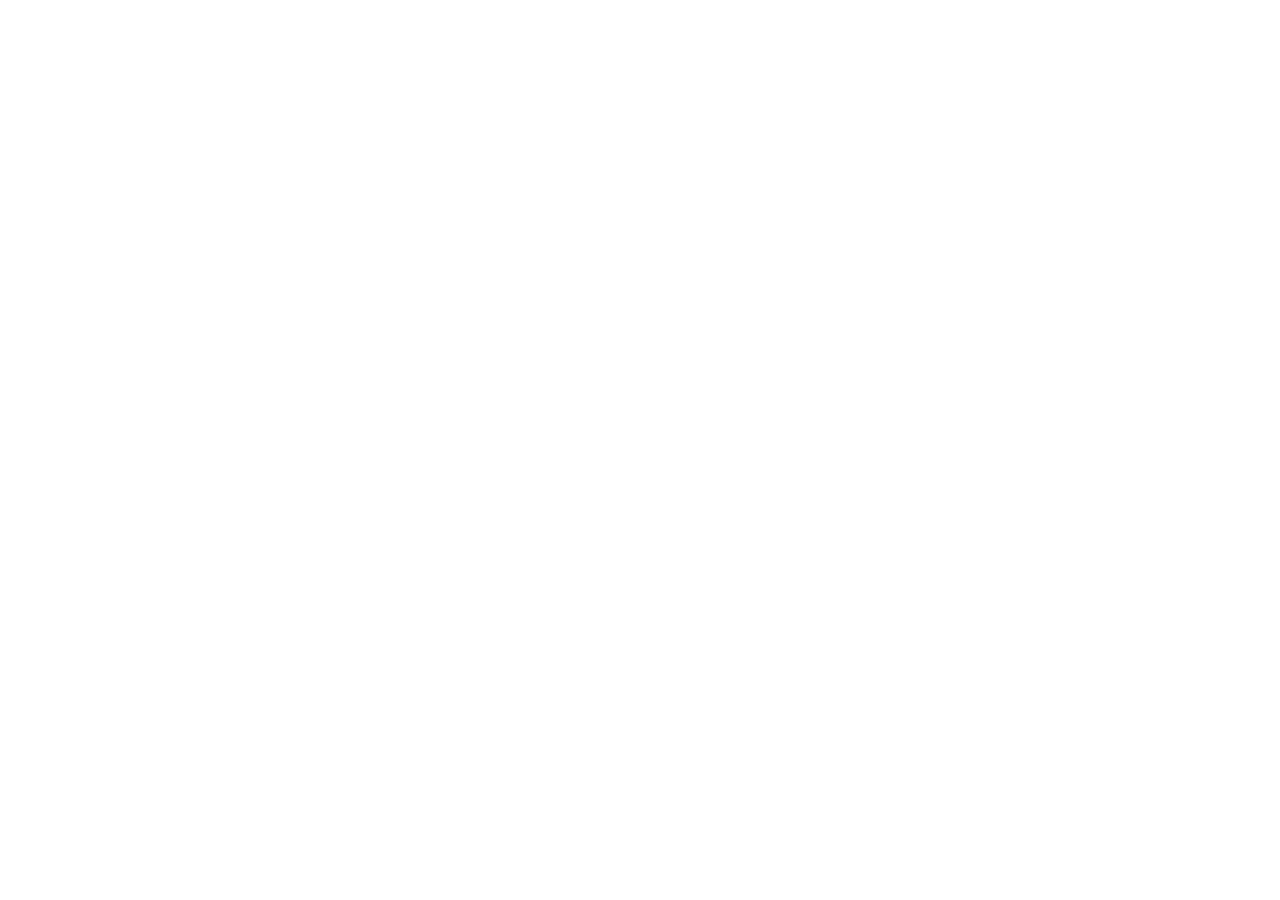
==== index.html @ 512c3476 "initial commit" ====
<!DOCTYPE html>
<html lang="en">
<head>
    <meta charset="UTF-8">
    <meta name="viewport" content="width=device-width, initial-scale=1.0">
    <link href='https://unpkg.com/boxicons@2.1.4/css/boxicons.min.css' rel='stylesheet'>
    <link rel="preconnect" href="https://fonts.gstatic.com">
    <link href='https://unpkg.com/boxicons@2.1.4/css/boxicons.min.css' rel='stylesheet'>
    <link href="https://fonts.googleapis.com/css2?family=Source+Sans+Pro:wght@200;300;400;600;700&display=swap"rel="stylesheet">
    <title>Ajio.com | Shop Online the Latest Fashion in apparels brands in India</title>
    <link rel="icon" href="assets/images/favicon/favicon.ico" type="image/x-icon">
    <!-- css -->
    <link rel="stylesheet" href="assets/css/style.css">
</head>
<body>
    
</body>
</html>
---- assets/css/style.css ----
* {
    margin:0;
    padding:0;
}
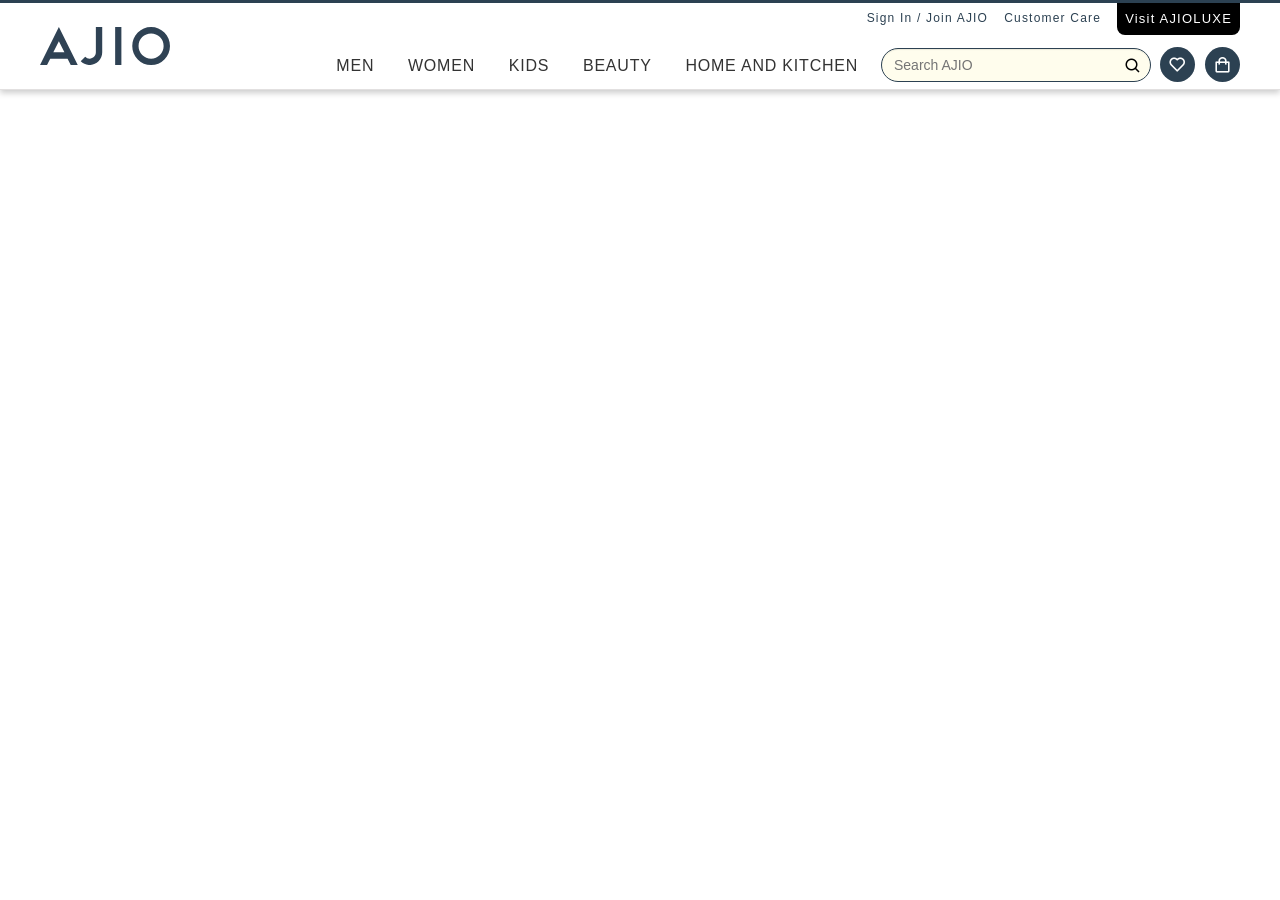
==== commit 1352820f: "Added header" ====
--- a/index.html
+++ b/index.html
@@ -11,8 +11,24 @@
     <link rel="icon" href="assets/images/favicon/favicon.ico" type="image/x-icon">
     <!-- css -->
     <link rel="stylesheet" href="assets/css/style.css">
+    <link rel="stylesheet" href="assets/css/header.css">
 </head>
 <body>
+
+    <div class="main-header-overlay"></div>
+    <div id="header"></div>
+
+    <!-- components load -->
+
+    <script>
+        const loadComponent = (id, file) => {
+            fetch(file)
+            .then(res => res.text())
+            .then(html => document.getElementById(id).innerHTML = html);
+        };
+
+        loadComponent("header", "components/header.html");
+    </script>
     
 </body>
 </html>
--- a/assets/css/header.css
+++ b/assets/css/header.css
@@ -0,0 +1,327 @@
+/* main header overlay */
+
+.main-header-overlay {
+    position: fixed;
+    top: 86px;
+    left: 0;
+    width: 100%;
+    height: 100%;
+    background-color: rgba(0, 0, 0, 0.6);
+    z-index: 90;
+    display: none;
+}
+
+.main-header-overlay.show {
+    display: block;
+}
+
+/* header container */
+
+.header-container {
+    width: 100%;
+    min-width: 1264px;
+    height: 86px;
+    flex-direction: row;
+    border-top: solid 3px #2c4152;
+    background-color: #fff;
+    font-family: 'Source Sans Pro', sans-serif;
+    border-bottom: 1px solid #e2e0e0;
+    box-shadow: 0 3px 6px 0 rgb(0 0 0 / 20%);
+    position: fixed;
+    z-index: 100;
+}
+
+.header-item {
+    width: 1200px;
+    transition: all .2s ease-in-out;
+    margin: 0 auto;
+    position: relative;
+}
+
+/* Guest header */
+
+.guest-header {
+    float: right;
+    margin: 0px 0 7px;
+    text-align: right;
+    line-height: 23px;
+}
+
+.guest-header>ul {
+    margin: 0;
+    list-style: none;
+    
+}
+
+.guest-header>ul>li {
+    float: left;
+    color: #2c4152;
+    letter-spacing: .1em;
+    font-size: 12px;
+    text-transform: capitalize;
+    cursor: pointer;
+}
+
+.guest-header>ul>li:not(:last-child) {
+    padding: 4px 0px;
+}
+
+.guest-header>ul>li>a {
+    color: #2c4152;
+    text-decoration: none;
+}
+
+.guest-header>ul>li:hover:not(.ajioluxe) {
+    color: #406786;
+    text-decoration: underline;
+}
+
+.guest-header>ul>li:not(:last-child) {
+    margin-right: 16px;
+}
+
+.ajioluxe {
+    background-color: black;
+    border-radius: 0 0 8px 8px;
+    padding: 4px 8px;
+    margin: 0;
+}
+
+.guest-header .ajioluxe>a {
+    font-size: 13px;
+    text-decoration: none;
+    color: #fff;
+}
+
+.guest-header .ajioluxe:hover {
+    text-decoration: underline;
+    color: #fff;
+}
+
+/* Logo box */
+
+.logo-box {
+    float: left;
+    position: relative;
+    width: 10%;
+}
+
+.logo-box>a {
+    margin-top: 24px;
+    display: inline-block;
+}
+
+.logo-img {
+    width: 130px;
+}
+
+/* header right */
+
+.header-right {
+    display: inline-block;
+    width: 90%;
+}
+
+/* user menu */
+
+.user-menu {
+    float: left;
+    margin-top: 15px;
+    margin-right: 6px;
+    width: 66%;
+    text-align: right;
+}
+
+.user-menu>ul {
+    list-style: none;
+    margin: 0;
+    padding: 0;
+}
+
+.user-menu>ul>li {
+    display: inline-block;
+    text-align: center;
+    font-size: 16px;
+    letter-spacing: .05em;
+    transition: all .2s ease-in-out;
+    height: 35px;
+    vertical-align: top;
+}
+
+.user-menu>ul>li>a {
+    text-decoration: none;
+    height: 30px;
+    font-size: 16px;
+    color: #333333;
+    display: inline-block;
+    padding: 0 14.6px;
+}
+
+.user-menu>ul>li>a:hover {
+    font-weight: 900;
+    border-bottom: solid 4px #2C4152;
+}
+
+.user-menu>ul>li:hover>a {
+    border-bottom: solid 4px #2c4152;
+    font-weight: 900;
+}
+
+/* user actions */
+
+.user-action {
+    margin-top: 5px;
+    width: 359px;
+    float: right;
+    text-align: right;
+    display: flex;
+    align-items: center;
+}
+
+.search-bar {
+    width: 68%;
+    position: relative;
+    float: left;
+    margin-right: 25px;
+    padding-bottom: 9px;
+}
+
+.search-bar>input {
+    font-family: Helvetica,sans-serif;
+    font-weight: 300;
+    border: 1px solid #2c4152;
+    border-radius: 17px;
+    width: 100%;
+    padding: 0 12px 0 12px;
+    background-color: #fffded;
+    box-shadow: inset 0 1px 1px rgb(0 0 0 / 8%);
+    height: 32px;
+    font-size: 14px;
+    outline: none;
+}
+
+.search-bar>button {
+    position: absolute;
+    top: .5px;
+    right: -25px;
+    background: none;
+    border: none;
+    padding: 0;
+    height: 33px;
+    min-width: 35px;
+    border-radius: 50%;
+}
+
+.search-bar>button>i {
+    font-size: 18px;
+    margin-top: 4px;
+}
+
+.user-nav {
+    display: inline-block;
+    text-align: center;
+    cursor: pointer;
+    position: relative;
+}
+
+.wishlist-block {
+    margin: 0px 10px 0px 10px;
+    padding-bottom: 9px;
+}
+
+.bag-block {
+    padding-bottom: 9px;
+}
+
+.user-nav>a>i {
+    font-size: 19px;
+    color: #ffffff;
+    background-color: rgb(44, 65, 82);
+    padding: 8px;
+    border-radius: 50%;
+}
+
+/* signin card hovered & bag item card */
+
+.signin-card , .bag-item-card{
+    display: none; 
+    position: absolute;
+    top: 43px; 
+    right: -10px;
+    width: 230px;
+    background-color: #fafafa;
+    border: 1px solid #e2e0e0;
+    box-shadow: 0 4px 8px rgba(0, 0, 0, 0.1);
+    text-align: center;
+    z-index: 10;
+    border-radius: 0 0 8px 8px;
+}
+
+.signin-card::before, .bag-item-card::before {
+    content: '';
+    position: absolute;
+    top: -10px;
+    right: 16px;
+    width: 0;
+    height: 0;
+    border-left: 10px solid transparent;
+    border-right: 10px solid transparent;
+    border-bottom: 10px solid #e2e0e0;
+}
+
+.signin-card::after, .bag-item-card::after {
+    content: '';
+    position: absolute;
+    top: -9px;
+    right: 16px;
+    width: 0;
+    height: 0;
+    border-left: 10px solid transparent;
+    border-right: 10px solid transparent;
+    border-bottom: 10px solid #fafafa;
+}
+
+.signin-card {
+    padding: 35px;
+}
+
+.signin-card>p {
+    font-size: 16px;
+    color: #3c3c3c;
+    margin-top: 5px;
+}
+
+.signin-card .signin-btn {
+    background-color: transparent;
+    border: 2px solid #b19975;
+    color: #b19975;
+    font-size: 14px;
+    padding: 10px 50px;
+    margin-bottom: 10px;
+    cursor: pointer;
+    border-radius: 4px;
+    transition: all 0.3s ease;
+}
+
+.signin-card .signin-btn:hover {
+    background-color: #b19975;
+    color: #ffffff;
+}
+
+.bag-item-card {
+    padding: 29px 35px 29px 35px;
+}
+
+.bag-item-card>p {
+    font-size: 18px;
+    color: #343434;
+}
+
+.bag-item-card>span {
+    font-size: 15px;
+    color: #343434;
+}
+
+.wishlist-block:hover .signin-card , .bag-block:hover .bag-item-card {
+    display: block;
+}
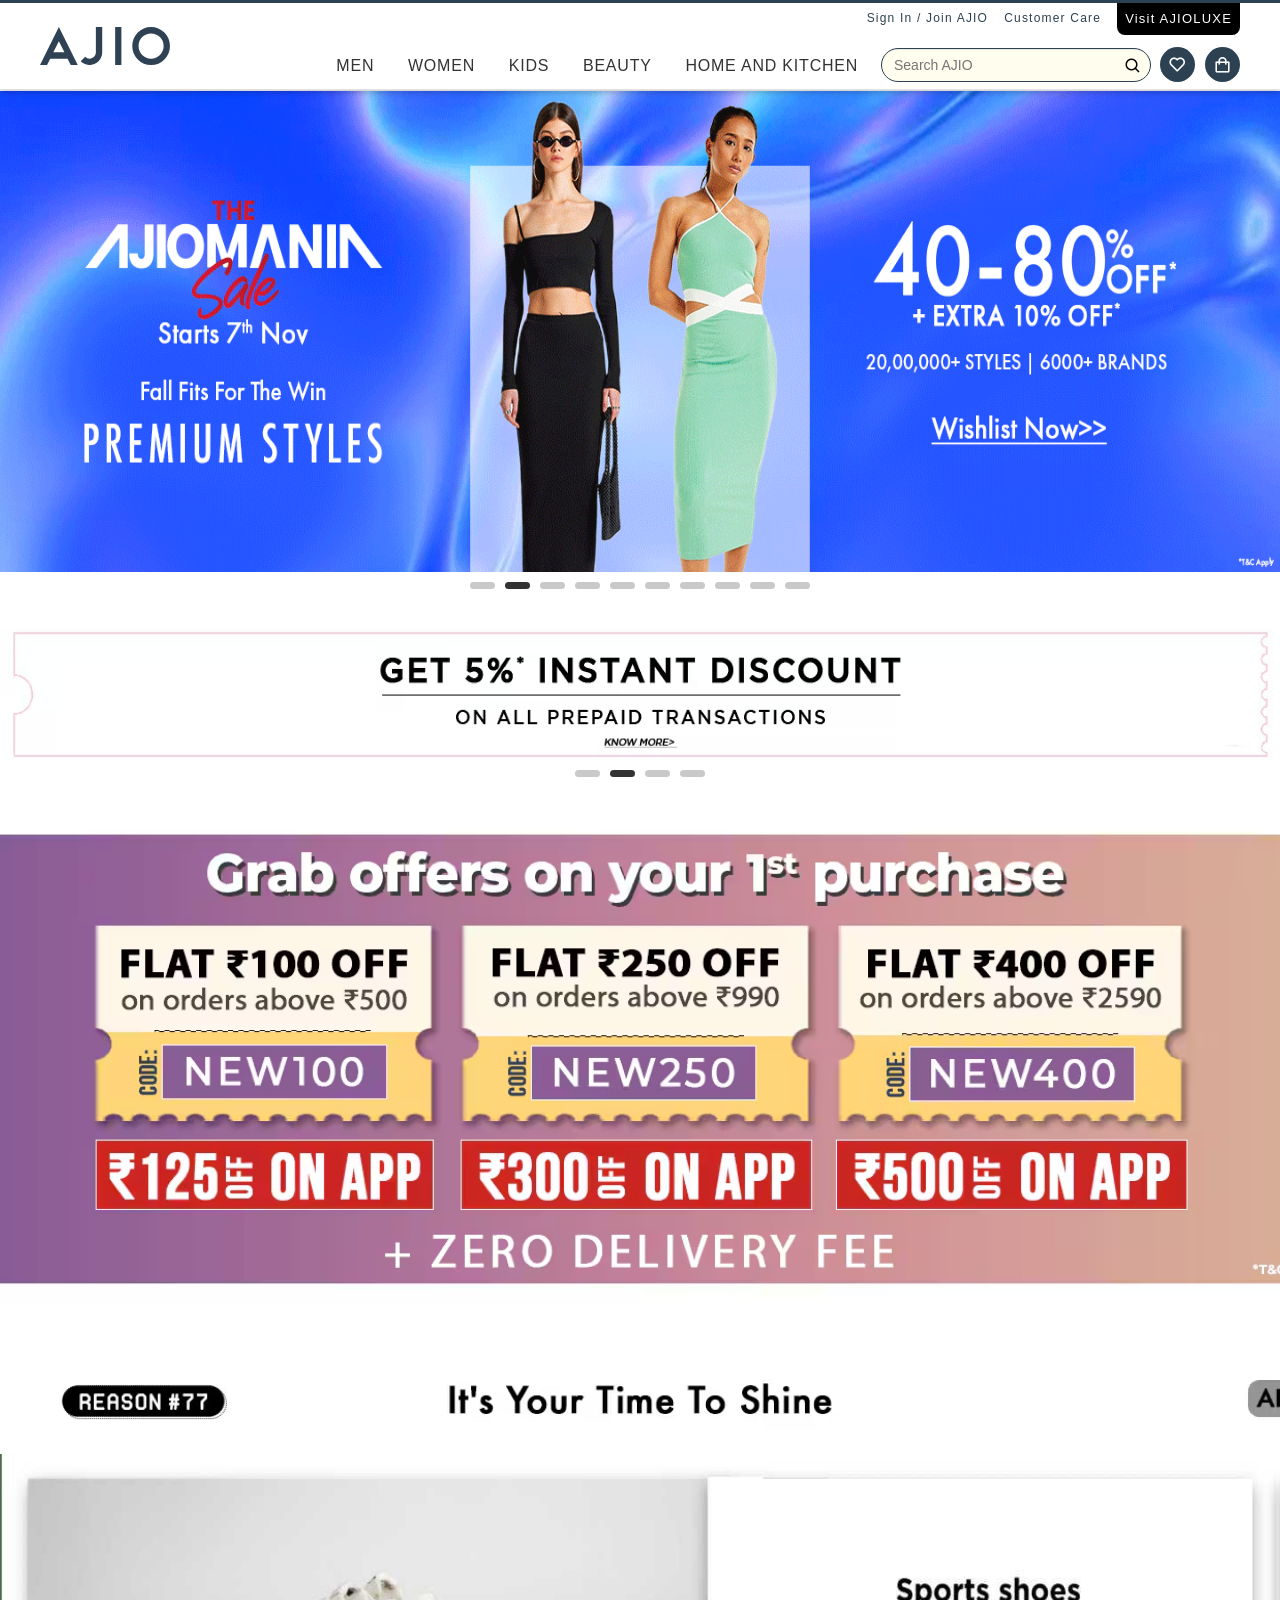
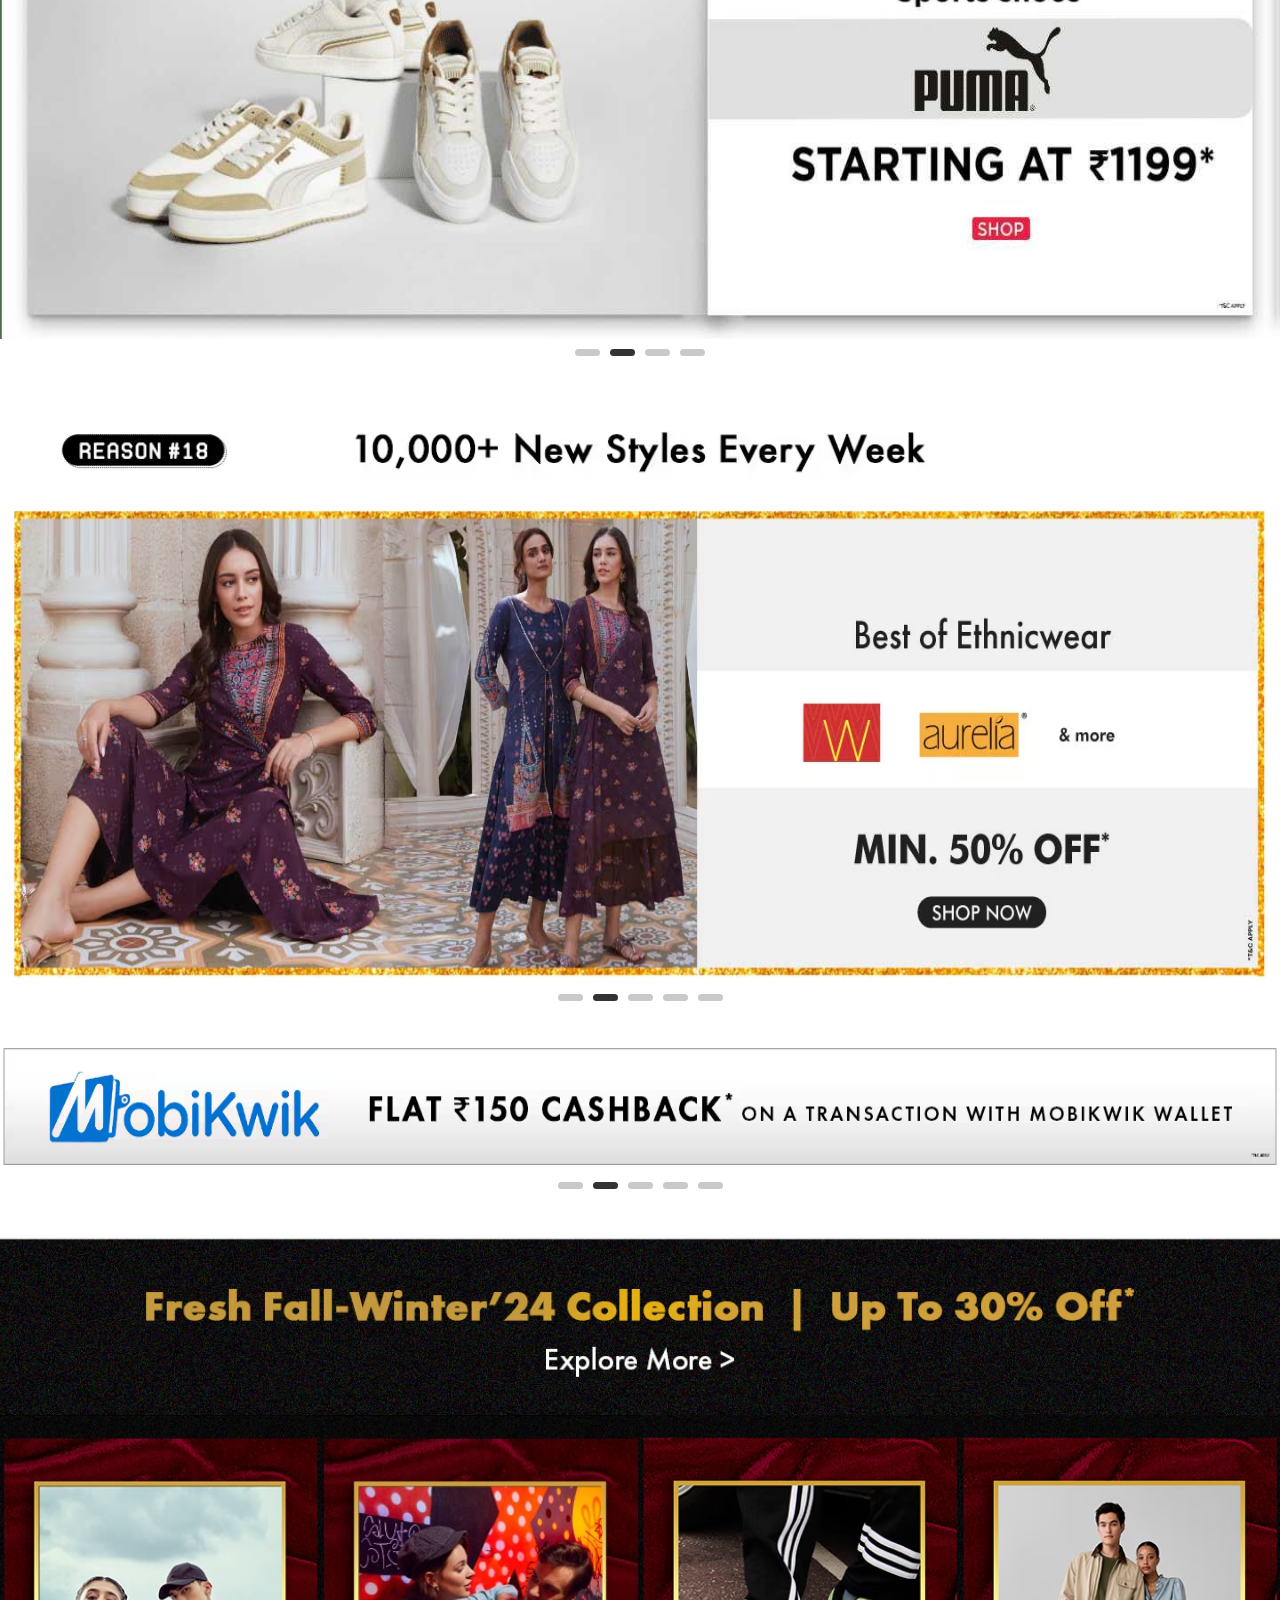
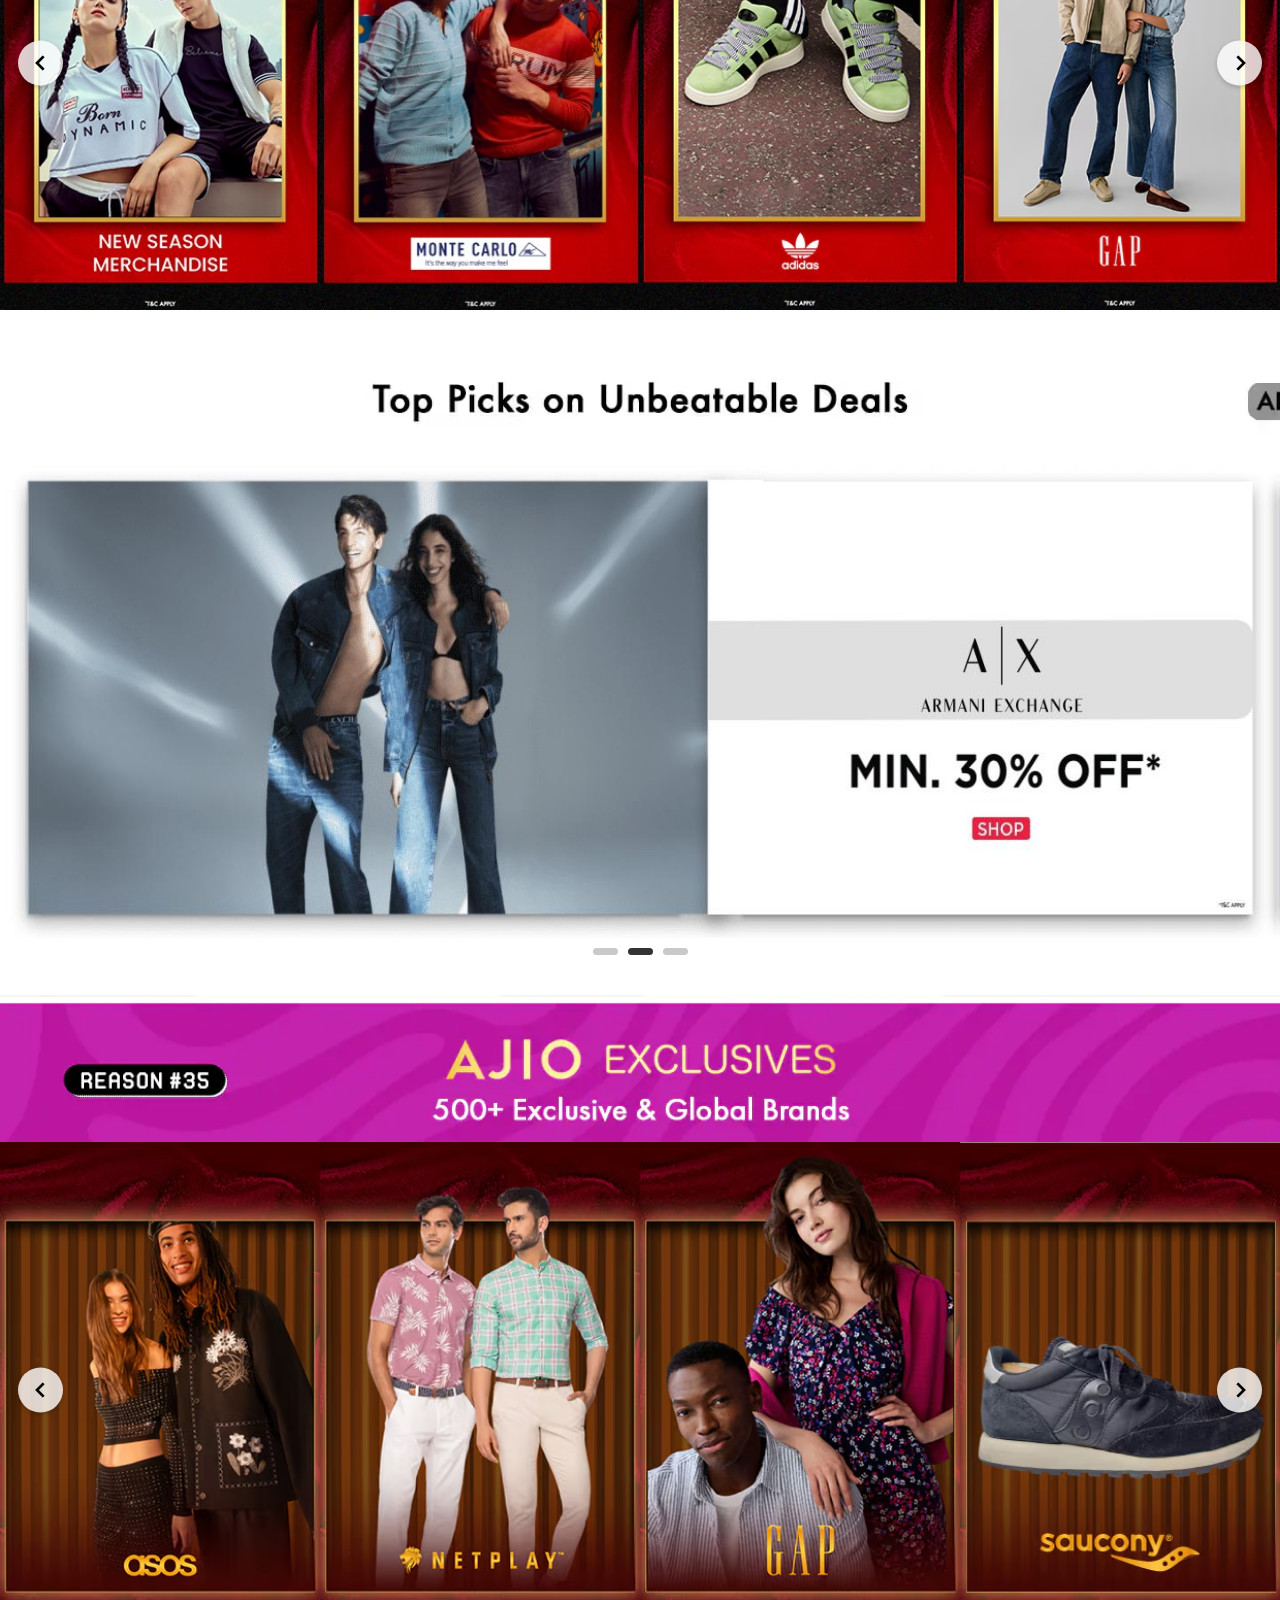
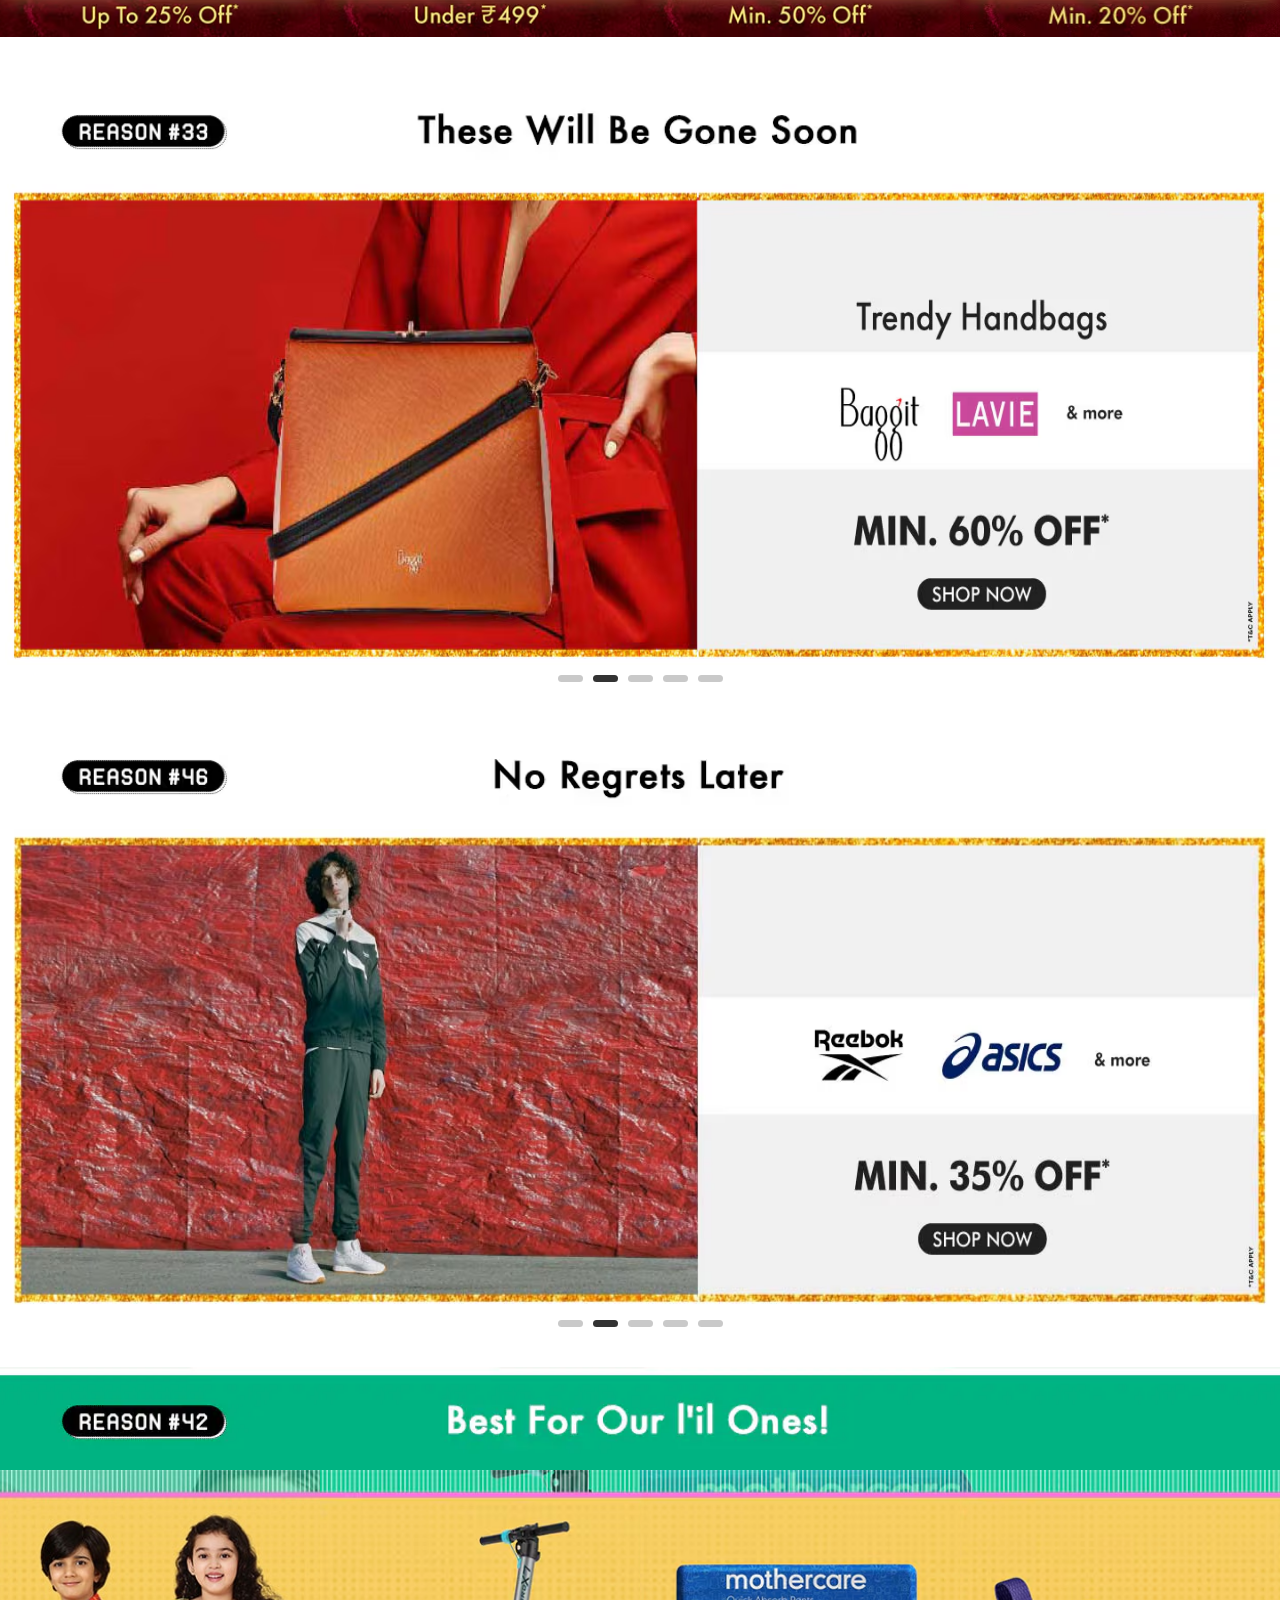
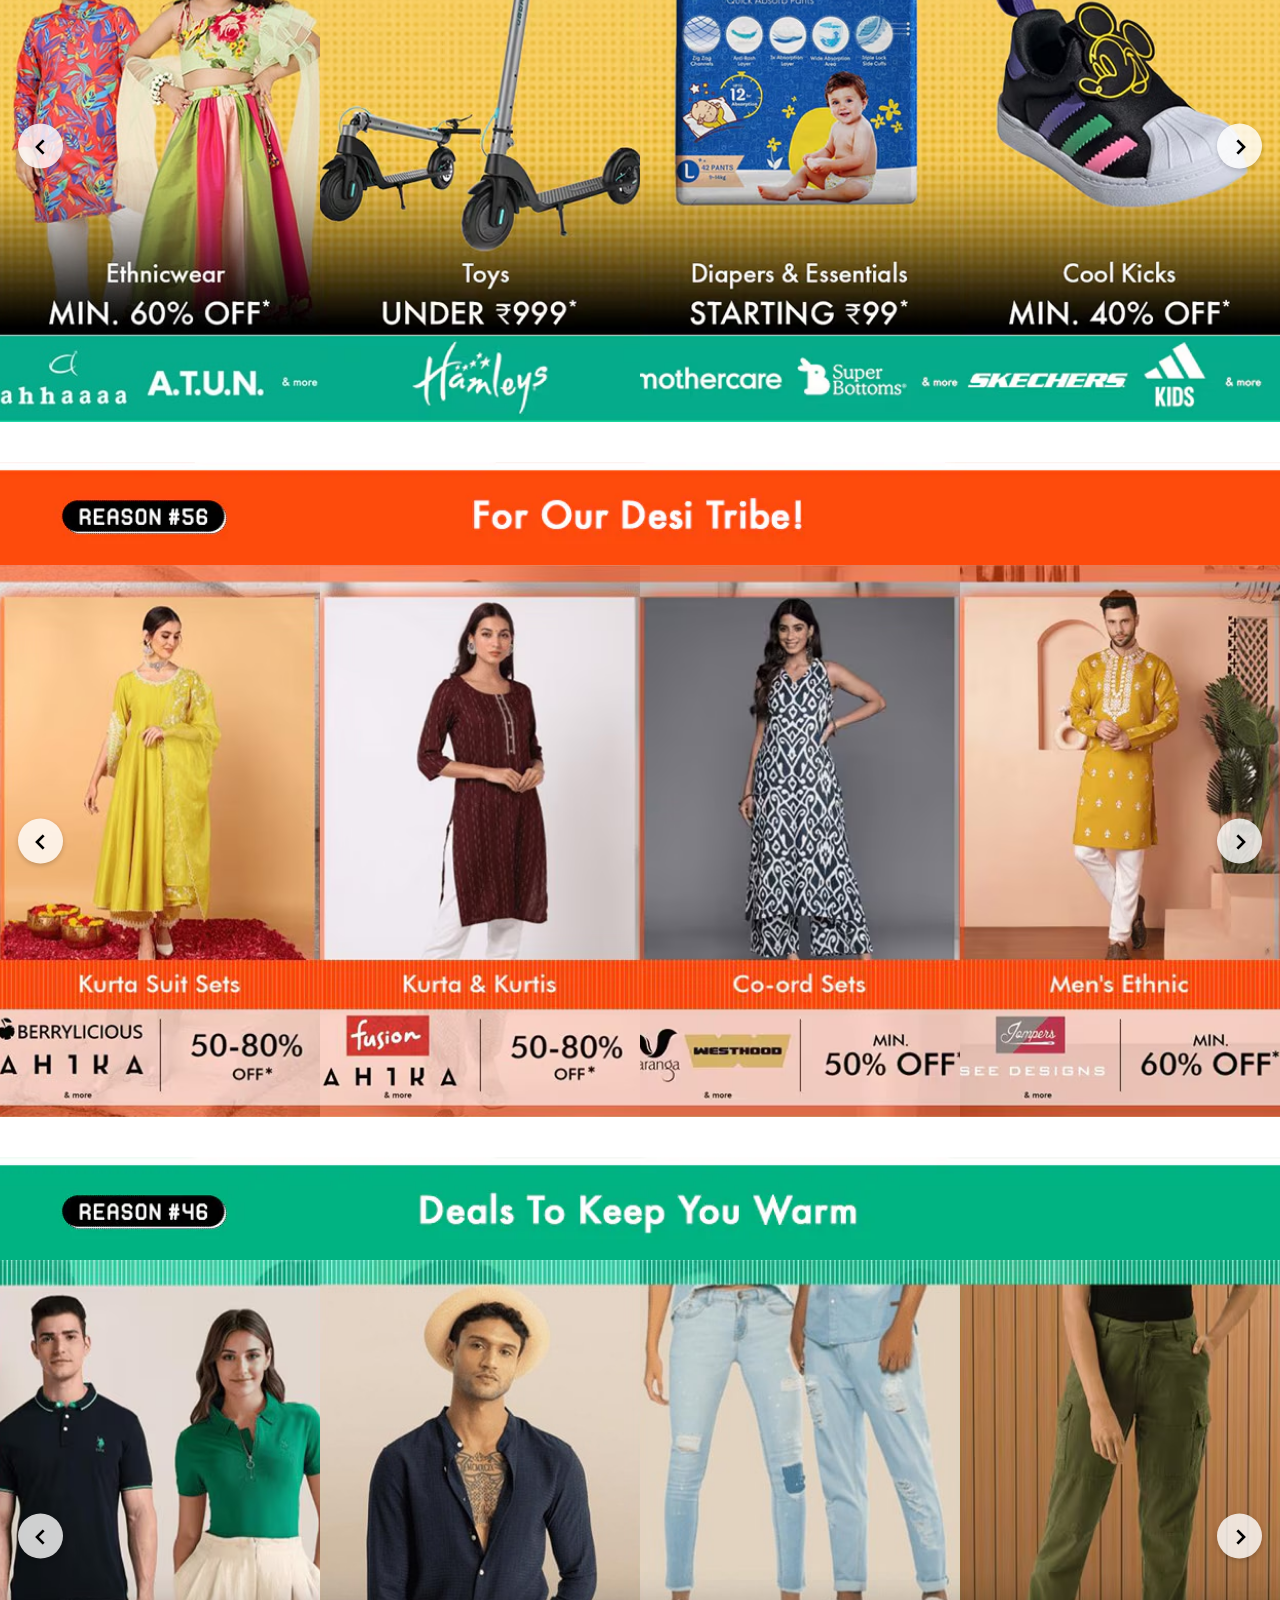
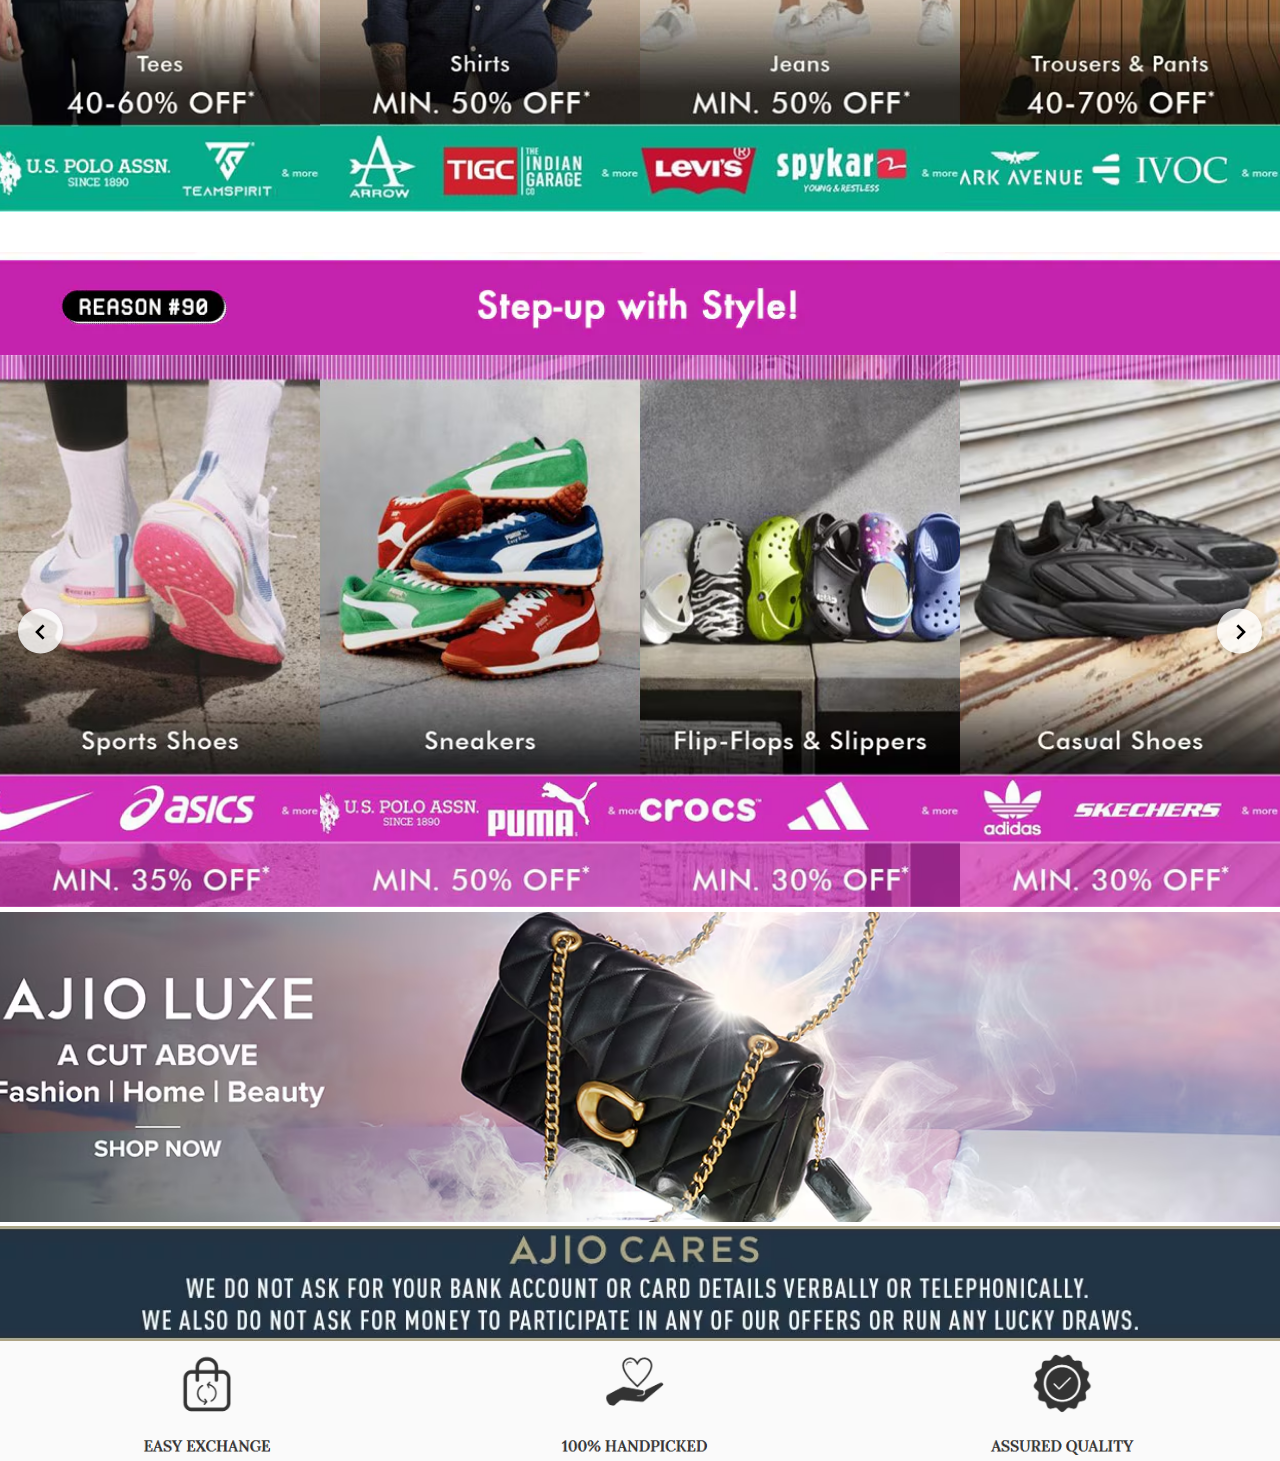
==== commit 964a1fdb: "added main section" ====
--- a/index.html
+++ b/index.html
@@ -12,11 +12,318 @@
     <!-- css -->
     <link rel="stylesheet" href="assets/css/style.css">
     <link rel="stylesheet" href="assets/css/header.css">
+    <link rel="stylesheet" href="assets/css/signin-popup.css">
+    <link rel="stylesheet" href="assets/css/main.css">
 </head>
 <body>
 
     <div class="main-header-overlay"></div>
     <div id="header"></div>
+
+    <main class="main-container">
+        <div class="banner-component">
+            <div class="carousel-content">
+                <div class="carousel-slides">
+                    <img src="/assets/images/carousels/carousel1/c1.gif" alt="">
+                    <img src="/assets/images/carousels/carousel1/c2.gif" alt="">
+                    <img src="/assets/images/carousels/carousel1/c3.jpg" alt="">
+                    <img src="/assets/images/carousels/carousel1/c4.jpg" alt="">
+                    <img src="/assets/images/carousels/carousel1/c5.jpg" alt="">
+                    <img src="/assets/images/carousels/carousel1/c6.jpg" alt="">
+                    <img src="/assets/images/carousels/carousel1/c7.jpg" alt="">
+                    <img src="/assets/images/carousels/carousel1/c8.jpg" alt="">
+                    <img src="/assets/images/carousels/carousel1/c9.jpg" alt="">
+                    <img src="/assets/images/carousels/carousel1/c10.jpg" alt="">
+                </div>
+            </div>
+            <div class="carousel-indicator-container">
+                <span class="carousel-indicator"></span>
+                <span class="carousel-indicator"></span>
+                <span class="carousel-indicator"></span>
+                <span class="carousel-indicator"></span>
+                <span class="carousel-indicator"></span>
+                <span class="carousel-indicator"></span>
+                <span class="carousel-indicator"></span>
+                <span class="carousel-indicator"></span>
+                <span class="carousel-indicator"></span>
+                <span class="carousel-indicator"></span>
+            </div>
+        </div>
+
+        <div class="banner-component main-contents">
+            <div class="carousel-content">
+                <div class="carousel-slides bank-offer">
+                    <img src="/assets/images/bank-offer/b1.jpg" alt="">
+                    <img src="/assets/images/bank-offer/b2.jpg" alt="">
+                    <img src="/assets/images/bank-offer/b3.jpg" alt="">
+                    <img src="/assets/images/bank-offer/b4.jpg" alt="">
+                </div>
+            </div>
+            <div class="carousel-indicator-container">
+                <span class="carousel-indicator"></span>
+                <span class="carousel-indicator"></span>
+                <span class="carousel-indicator"></span>
+                <span class="carousel-indicator"></span>
+            </div>
+        </div>
+
+        <div class="main-contents">
+            <div class="offer-banner">
+                <img src="/assets/images/banner/banner1.jpg" alt="">
+            </div>
+        </div>
+
+        <div class="banner-component main-contents">
+            <div class="carousel-head">
+                <img src="/assets/images/carousels/carousel2/head.jpg" alt="">
+            </div>
+            <div class="carousel-content">
+                <div class="carousel-slides style-offer">
+                    <img src="/assets/images/carousels/carousel2/c1.jpg" alt="">
+                    <img src="/assets/images/carousels/carousel2/c2.jpg" alt="">
+                    <img src="/assets/images/carousels/carousel2/c3.jpg" alt="">
+                    <img src="/assets/images/carousels/carousel2/c4.jpg" alt="">
+                </div>
+            </div>
+            <div class="carousel-indicator-container">
+                <span class="carousel-indicator"></span>
+                <span class="carousel-indicator"></span>
+                <span class="carousel-indicator"></span>
+                <span class="carousel-indicator"></span>
+            </div>
+        </div>
+
+        <div class="banner-component main-contents">
+            <div class="carousel-head">
+                <img src="/assets/images/carousels/carousel3/head.jpg" alt="">
+            </div>
+            <div class="carousel-content">
+                <div class="carousel-slides">
+                    <img src="/assets/images/carousels/carousel3/c1.jpg" alt="">
+                    <img src="/assets/images/carousels/carousel3/c2.jpg" alt="">
+                    <img src="/assets/images/carousels/carousel3/c3.jpg" alt="">
+                    <img src="/assets/images/carousels/carousel3/c4.jpg" alt="">
+                    <img src="/assets/images/carousels/carousel3/c5.jpg" alt="">
+                </div>
+            </div>
+            <div class="carousel-indicator-container">
+                <span class="carousel-indicator"></span>
+                <span class="carousel-indicator"></span>
+                <span class="carousel-indicator"></span>
+                <span class="carousel-indicator"></span>
+                <span class="carousel-indicator"></span>
+            </div>
+        </div>
+
+        <div class="banner-component main-contents">
+            <div class="carousel-content">
+                <div class="carousel-slides bank-offer">
+                    <img src="/assets/images/bank-offer/b5.jpg" alt="">
+                    <img src="/assets/images/bank-offer/b6.jpg" alt="">
+                    <img src="/assets/images/bank-offer/b7.jpg" alt="">
+                    <img src="/assets/images/bank-offer/b8.jpg" alt="">
+                    <img src="/assets/images/bank-offer/b9.jpg" alt="">
+                </div>
+            </div>
+            <div class="carousel-indicator-container">
+                <span class="carousel-indicator"></span>
+                <span class="carousel-indicator"></span>
+                <span class="carousel-indicator"></span>
+                <span class="carousel-indicator"></span>
+                <span class="carousel-indicator"></span>
+            </div>
+        </div>
+
+        <div class="item-card">
+            <div class="item-card-head">
+                <img src="/assets/images/item-card/section1/head.jpg" alt="">
+            </div>
+            <div class="item-card-content">
+                <button class="item-card-nav-btn prev-btn"><i class='bx bx-chevron-left'></i></button>
+                <div class="item-cards">
+                    <img src="/assets/images/item-card/section1/a1.jpg" alt="">
+                    <img src="/assets/images/item-card/section1/a2.jpg" alt="">
+                    <img src="/assets/images/item-card/section1/a3.jpg" alt="">
+                    <img src="/assets/images/item-card/section1/a4.jpg" alt="">
+                    <img src="/assets/images/item-card/section1/a5.jpg" alt="">
+                    <img src="/assets/images/item-card/section1/a6.jpg" alt="">
+                </div>
+                <button class="item-card-nav-btn next-btn"><i class='bx bx-chevron-right'></i></button>
+            </div>
+        </div>
+
+        <div class="banner-component main-contents">
+            <div class="carousel-head">
+                <img src="/assets/images/carousels/carousel4/head.jpg" alt="">
+            </div>
+            <div class="carousel-content">
+                <div class="carousel-slides">
+                    <img src="/assets/images/carousels/carousel4/c1.jpg" alt="">
+                    <img src="/assets/images/carousels/carousel4/c2.jpg" alt="">
+                    <img src="/assets/images/carousels/carousel4/c3.jpg" alt="">
+                </div>
+            </div>
+            <div class="carousel-indicator-container">
+                <span class="carousel-indicator"></span>
+                <span class="carousel-indicator"></span>
+                <span class="carousel-indicator"></span>
+            </div>
+        </div>
+
+        <div class="item-card">
+            <div class="item-card-head">
+                <img src="/assets/images/item-card/section2/head.jpg" alt="" style="height: 147px;">
+            </div>
+            <div class="item-card-content">
+                <button class="item-card-nav-btn prev-btn"><i class='bx bx-chevron-left'></i></button>
+                <div class="item-cards">
+                    <img src="/assets/images/item-card/section2/a1.jpg" alt="">
+                    <img src="/assets/images/item-card/section2/a2.jpg" alt="">
+                    <img src="/assets/images/item-card/section2/a3.jpg" alt="">
+                    <img src="/assets/images/item-card/section2/a4.jpg" alt="">
+                    <img src="/assets/images/item-card/section2/a5.jpg" alt="">
+                    <img src="/assets/images/item-card/section2/a6.jpg" alt="">
+                    <img src="/assets/images/item-card/section2/a7.jpg" alt="">
+                    <img src="/assets/images/item-card/section2/a8.jpg" alt="">
+                </div>
+                <button class="item-card-nav-btn next-btn"><i class='bx bx-chevron-right'></i></button>
+            </div>
+        </div>
+
+        <div class="banner-component main-contents">
+            <div class="carousel-head">
+                <img src="/assets/images/carousels/carousel5/head.jpg" alt="">
+            </div>
+            <div class="carousel-content">
+                <div class="carousel-slides">
+                    <img src="/assets/images/carousels/carousel5/c1.jpg" alt="">
+                    <img src="/assets/images/carousels/carousel5/c2.jpg" alt="">
+                    <img src="/assets/images/carousels/carousel5/c3.jpg" alt="">
+                    <img src="/assets/images/carousels/carousel5/c4.jpg" alt="">
+                    <img src="/assets/images/carousels/carousel5/c5.jpg" alt="">
+                </div>
+            </div>
+            <div class="carousel-indicator-container">
+                <span class="carousel-indicator"></span>
+                <span class="carousel-indicator"></span>
+                <span class="carousel-indicator"></span>
+                <span class="carousel-indicator"></span>
+                <span class="carousel-indicator"></span>
+            </div>
+        </div>
+
+        <div class="banner-component main-contents">
+            <div class="carousel-head">
+                <img src="/assets/images/carousels/carousel6/head.jpg" alt="">
+            </div>
+            <div class="carousel-content">
+                <div class="carousel-slides">
+                    <img src="/assets/images/carousels/carousel6/c1.jpg" alt="">
+                    <img src="/assets/images/carousels/carousel6/c2.jpg" alt="">
+                    <img src="/assets/images/carousels/carousel6/c3.jpg" alt="">
+                    <img src="/assets/images/carousels/carousel6/c4.jpg" alt="">
+                    <img src="/assets/images/carousels/carousel6/c5.jpg" alt="">
+                </div>
+            </div>
+            <div class="carousel-indicator-container">
+                <span class="carousel-indicator"></span>
+                <span class="carousel-indicator"></span>
+                <span class="carousel-indicator"></span>
+                <span class="carousel-indicator"></span>
+                <span class="carousel-indicator"></span>
+            </div>
+        </div>
+
+        <div class="item-card">
+            <div class="item-card-head">
+                <img src="/assets/images/item-card/section3/head.jpg" alt="" style="height: 103px;">
+            </div>
+            <div class="item-card-content">
+                <button class="item-card-nav-btn prev-btn"><i class='bx bx-chevron-left'></i></button>
+                <div class="item-cards item-cards-offer">
+                    <img src="/assets/images/item-card/section3/a1.jpg" alt="">
+                    <img src="/assets/images/item-card/section3/a2.jpg" alt="">
+                    <img src="/assets/images/item-card/section3/a3.jpg" alt="">
+                    <img src="/assets/images/item-card/section3/a4.jpg" alt="">
+                    <img src="/assets/images/item-card/section3/a5.jpg" alt="">
+                    <img src="/assets/images/item-card/section3/a6.jpg" alt="">
+                </div>
+                <button class="item-card-nav-btn next-btn"><i class='bx bx-chevron-right'></i></button>
+            </div>
+        </div>
+
+        <div class="item-card">
+            <div class="item-card-head">
+                <img src="/assets/images/item-card/section4/head.jpg" alt="" style="height: 103px;">
+            </div>
+            <div class="item-card-content">
+                <button class="item-card-nav-btn prev-btn"><i class='bx bx-chevron-left'></i></button>
+                <div class="item-cards item-cards-offer">
+                    <img src="/assets/images/item-card/section4/a1.jpg" alt="">
+                    <img src="/assets/images/item-card/section4/a2.jpg" alt="">
+                    <img src="/assets/images/item-card/section4/a3.jpg" alt="">
+                    <img src="/assets/images/item-card/section4/a4.jpg" alt="">
+                    <img src="/assets/images/item-card/section4/a5.jpg" alt="">
+                    <img src="/assets/images/item-card/section4/a6.jpg" alt="">
+                    <img src="/assets/images/item-card/section4/a7.jpg" alt="">
+                    <img src="/assets/images/item-card/section4/a8.jpg" alt="">
+                </div>
+                <button class="item-card-nav-btn next-btn"><i class='bx bx-chevron-right'></i></button>
+            </div>
+        </div>
+
+        <div class="item-card">
+            <div class="item-card-head">
+                <img src="/assets/images/item-card/section5/head.jpg" alt="" style="height: 103px;">
+            </div>
+            <div class="item-card-content">
+                <button class="item-card-nav-btn prev-btn"><i class='bx bx-chevron-left'></i></button>
+                <div class="item-cards item-cards-offer">
+                    <img src="/assets/images/item-card/section5/a1.jpg" alt="">
+                    <img src="/assets/images/item-card/section5/a2.jpg" alt="">
+                    <img src="/assets/images/item-card/section5/a3.jpg" alt="">
+                    <img src="/assets/images/item-card/section5/a4.jpg" alt="">
+                    <img src="/assets/images/item-card/section5/a5.jpg" alt="">
+                    <img src="/assets/images/item-card/section5/a6.jpg" alt="">
+                    <img src="/assets/images/item-card/section5/a7.jpg" alt="">
+                    <img src="/assets/images/item-card/section5/a8.jpg" alt="">
+                </div>
+                <button class="item-card-nav-btn next-btn"><i class='bx bx-chevron-right'></i></button>
+            </div>
+        </div>
+
+        <div class="item-card">
+            <div class="item-card-head">
+                <img src="/assets/images/item-card/section6/head.jpg" alt="" style="height: 103px;">
+            </div>
+            <div class="item-card-content">
+                <button class="item-card-nav-btn prev-btn"><i class='bx bx-chevron-left'></i></button>
+                <div class="item-cards item-cards-offer">
+                    <img src="/assets/images/item-card/section6/a1.jpg" alt="">
+                    <img src="/assets/images/item-card/section6/a2.jpg" alt="">
+                    <img src="/assets/images/item-card/section6/a3.jpg" alt="">
+                    <img src="/assets/images/item-card/section6/a4.jpg" alt="">
+                    <img src="/assets/images/item-card/section6/a5.jpg" alt="">
+                    <img src="/assets/images/item-card/section6/a6.jpg" alt="">
+                    <img src="/assets/images/item-card/section6/a7.jpg" alt="">
+                </div>
+                <button class="item-card-nav-btn next-btn"><i class='bx bx-chevron-right'></i></button>
+            </div>
+        </div>
+
+        <div class="main-contents" style="margin-top: 5px;">
+            <div class="luxe-banner">
+                <img src="/assets/images/banner/banner2.jpg" alt="">
+            </div>
+        </div>
+
+        <div class="main-contents" style="margin-top: 0px; ">
+            <div class="banner-list">
+                <img src="/assets/images/banner/banner3.jpg" alt="">
+                <img src="/assets/images/banner/banner4.png" alt="">
+            </div>
+        </div>
+    </main>
 
     <!-- components load -->
 
@@ -29,6 +336,11 @@
 
         loadComponent("header", "components/header.html");
     </script>
+
+    <!-- js -->
+    <script src="assets/js/header.js"></script>
+    <script src="assets/js/signin-popup.js"></script>
+    <script src="assets/js/main.js"></script>
     
 </body>
 </html>
--- a/assets/css/header.css
+++ b/assets/css/header.css
@@ -167,6 +167,136 @@
     font-weight: 900;
 }
 
+.hover-menu-container {
+    visibility: hidden;
+    opacity: 0;
+    z-index: 101; 
+}
+
+.hover-menu-container>div {
+    background-color: #fff;
+    position: absolute;
+    top: 87px;
+    left: 0;
+    width: 1160px;
+    height: 48px;
+    padding: 0 20px;
+    display: flex;
+    text-align: left;
+    align-items: center;
+    border-bottom: 1px solid #e2e0e0;
+    box-shadow: 0 3px 6px rgba(0, 0, 0, 0.1);
+}
+
+.hover-menu-container>div>div:first-child {
+    padding-right: 20px;
+    color: #606060;
+}
+
+.hover-menu-container>div>div>a {
+    color: #2c4152;
+    display: inline-block;
+    line-height: 48px;
+    padding: 0 10px;
+    text-decoration: none;
+}
+
+.hover-menu-container>ul>li>a {
+    line-height: 48px;
+    display: inline-block;
+    padding: 0 10px;
+    text-decoration: none;
+}
+
+.categories-dropdown,.brands-dropdown {
+    background-color: #f8f8f8;;
+    height: 48px;
+    border-right: 3px solid #fff;
+    display: flex;
+    align-items: center;
+}
+
+.categories-dropdown:hover,.brands-dropdown:hover {
+    background-color: #ececec;
+    font-weight: 900;
+}
+
+.content-box {
+    display: flex;
+    width: 1160px;
+    padding: 0 20px;
+    height: 460px;
+    position: absolute;
+    background-color: #fff;
+    top: 49px;
+    left: 0;
+    border-radius: 0 0 8px 8px;
+}
+  
+.content-box>div {
+    width: 300px;
+}
+
+.content-box>div>ul {
+    list-style: none;
+    font-weight: 700;
+    text-transform: uppercase;
+    margin: 13px 0;
+    font-size: 14px;
+}
+
+.content-box>div>ul>a {
+    text-decoration: none;
+    color: #333333;
+}
+
+.content-box>div>ul>li:first-child {
+    margin-top: 5px;
+}
+
+.content-box>div>ul>li {
+    font-weight: 500;
+    color: #2c4152;
+    text-transform: none;
+}
+
+.content-box>div>ul>li>a {
+    color: #2c4152;
+    text-decoration: none;
+}
+
+.content-box>div>ul>li>a:hover {
+    text-decoration: underline;
+}
+
+.content-box>div>ul>a:hover {
+    color: #111;
+}
+
+.brand-content { 
+    visibility: hidden;
+}
+
+.content-box .new-red {
+    font-size: 8px;
+    color: white;
+    border: 1px solid #de130e;
+    background-color: #de130e;
+    padding: 1px 4px;
+    border-radius: 8px;
+    font-weight: 400;
+}
+
+.content-box .hot-yellow {
+    font-size: 8px;
+    color: black;
+    border: 1px solid #ffc136;
+    background-color: #ffc136;
+    padding: 1px 4px;
+    border-radius: 8px;
+    font-weight: 400;
+}
+
 /* user actions */
 
 .user-action {
--- a/assets/css/signin-popup.css
+++ b/assets/css/signin-popup.css
@@ -0,0 +1,157 @@
+.signin-modal {
+    display: none;
+    position: fixed;
+    z-index: 1500;
+    left: 0;
+    top: 0;
+    width: 100%;
+    height: 100%;
+    overflow: auto;
+    background-color: rgba(0,0,0,0.6);
+    display: flex;
+    justify-content: center;
+    align-items: center;
+}
+
+.si-modal-content {
+    background-color: #fefefe;
+    margin: auto;
+    padding: 25px 25px 25px 25px;
+    border-radius: 10px;
+    border: 1px solid #242424;
+    max-width: 380px;
+    text-align: center;
+    position: relative;
+    font-family: sans-serif;
+}
+
+.si-close {
+    position: absolute;
+    top: 10px;
+    right: 10px;
+    background: #fff;
+    border: none;
+    font-size: 32px;
+    cursor: pointer;
+    padding: 2px 10px;
+    border-radius: 50%;
+    display: flex;
+    align-items: center;
+    justify-content: center;
+    transition: background-color 0.3s ease;
+}
+
+.si-close:hover {
+    background-color: #f1f1f1;
+}
+
+.si-modal-content h2 {
+    font-size: 26px;
+    font-weight: 400;
+    margin: 60px 0px 10px 0px;
+    text-align: left;
+}
+
+.join-signin {
+    font-size: 16px;
+    margin-bottom: 10px;
+    text-align: left;
+}
+
+.si-social-buttons {
+    display: flex;
+    align-items: center;
+    justify-content: center;
+    gap: 20px;
+    margin: 40px 0px 25px 0px;
+}
+
+.si-facebook, .si-google {
+    background-color: #f3f3f3;
+    color: #242424;
+    flex: 1;
+    padding: 10px 36px;
+    border: none;
+    cursor: pointer;
+    border-radius: 5px;
+    display: flex;
+    align-items: center;
+    justify-content: center;
+}
+
+.si-facebook i , .si-google i {
+    font-size: 24px;
+    margin-right: 5px;
+}
+
+.si-divider {
+    display: flex;
+    align-items: center;
+    justify-content: center;
+    margin: 20px 0;
+}
+
+.si-divider p {
+    margin: 0 10px;
+    font-weight: bold;
+    color: #666;
+}
+
+.line {
+    width: 20%;
+    height: 1px;
+    background-color: #ccc;
+}
+
+.login-form {
+    text-align: left;
+}
+
+.mob {
+    display: block;
+    margin-bottom: 5px;
+    font-size: 14px;
+}
+
+.login-form input{
+    font-size: 17px;
+    width: 70%;
+    padding: 5px 0;
+    border: none;
+    border-bottom: 2px solid #ccc;
+    outline: none;
+}
+
+.si-continue {
+    background-color: #8b572a;
+    border-radius: 5px;
+    color: white;
+    padding: 14px 50px;
+    border: none;
+    cursor: pointer;
+    margin: 20px 0px 20px 0px;
+}
+
+.terms-cond {
+    text-align: left;
+    font-size: 13px;
+}
+
+.si-email-login-info {
+    background-color: #fff3cd;
+    padding: 10px;
+    border-radius: 5px;
+    margin-top: 170px;
+    text-align: left;
+    display: flex;
+}
+
+.si-email-login-info i {
+    margin-right: 5px;
+    color: rgb(199, 129, 0);
+}
+
+.si-email-login-info p {
+    font-size: 13px;
+    font-weight: 300;
+}
--- a/assets/css/main.css
+++ b/assets/css/main.css
@@ -0,0 +1,179 @@
+/* main container */
+
+.main-container {
+    padding-top: 91px;
+    overflow: hidden;
+    width: 100%;
+    position: relative;
+}
+
+/* banner component */
+
+.main-contents {
+    margin-top: 40px;
+}
+
+.carousel-content {
+    overflow: hidden;
+    width: 100%;
+}
+
+.carousel-slides {
+    display: flex;
+    transition: transform 0.5s ease-in-out;
+    width: 100%; 
+}
+
+.carousel-slides img {
+    height: 481px;
+    width: 100%;
+    flex-shrink: 0;
+}
+
+.bank-offer img {
+    height: 131px;
+    width: 100%;
+    flex-shrink: 0;
+}
+
+.offer-banner img{
+    width: 100%;
+    height: 486px;
+    object-fit: cover;
+}
+
+.carousel-head img{
+    width: 100%;
+    height: 103px;
+    object-fit: cover;
+}
+
+.style-offer img {
+    height: 485px;
+    width: 100%;
+    flex-shrink: 0;
+}
+
+.luxe-banner img{
+    width: 100%;
+    height: 310px;
+    object-fit: cover;
+}
+
+.banner-list {
+    display: flex;
+    flex-direction: column;
+}
+
+.banner-list img:first-child {
+    width: 100%;
+    height: 115px;
+    object-fit: cover;
+}
+
+.banner-list img:last-child {
+    width: 100%;
+    height: 120px;
+    object-fit: cover;
+}
+
+/* carousel indicator */
+
+.carousel-indicator-container {
+    display: flex;
+    justify-content: center;
+    margin-top: 10px;
+}
+
+.carousel-indicator {
+    width: 25px;
+    height: 7px;
+    margin: 0 5px;
+    background-color: #c9c9c9;
+    border-radius: 25px;
+    display: inline-block;
+    transition: background-color 0.3s;
+    cursor: pointer;
+}
+
+.carousel-indicator.active {
+    background-color: #333;
+}
+
+
+/* item card */
+
+.item-card {
+    margin-top: 40px;
+}
+
+.item-card-head img {
+    width: 100%;
+    height: 186px;
+    object-fit: cover;
+    display: block;
+}
+
+.item-card-content {
+    width: 100%;
+    position: relative;
+}
+
+.item-cards {
+    display: flex;
+    gap: 0px;
+    width: 100%;
+    overflow-x: auto;
+    scroll-behavior: smooth;
+    -ms-overflow-style: none;
+    scrollbar-width: none;
+}
+
+.item-cards::-webkit-scrollbar {
+    display: none; 
+}
+
+.item-cards img {
+    width: calc(25% - 0px);
+    min-width: calc(25% - 0px);
+    height: 495px;
+    object-fit: cover;
+    transition: transform 0.3s ease;
+}
+
+.item-card-nav-btn {
+    position: absolute;
+    top: 50%;
+    transform: translateY(-50%);
+    width: 45px;
+    height: 45px;
+    background-color: rgba(255, 255, 255, 0.8);
+    border-radius: 50%;
+    border: none;
+    display: flex;
+    justify-content: center;
+    align-items: center;
+    cursor: pointer;
+    box-shadow: 0 2px 5px rgba(0, 0, 0, 0.2);
+    z-index: 1;
+}
+
+.item-card-nav-btn i {
+    font-size: 32px;
+}
+
+.item-card-nav-btn:hover {
+    background-color: rgba(255, 255, 255, 1);
+}
+
+.prev-btn {
+    left: 18px;
+}
+
+.next-btn {
+    right: 18px;
+}
+
+.item-cards-offer img {
+    height: 552px;
+}
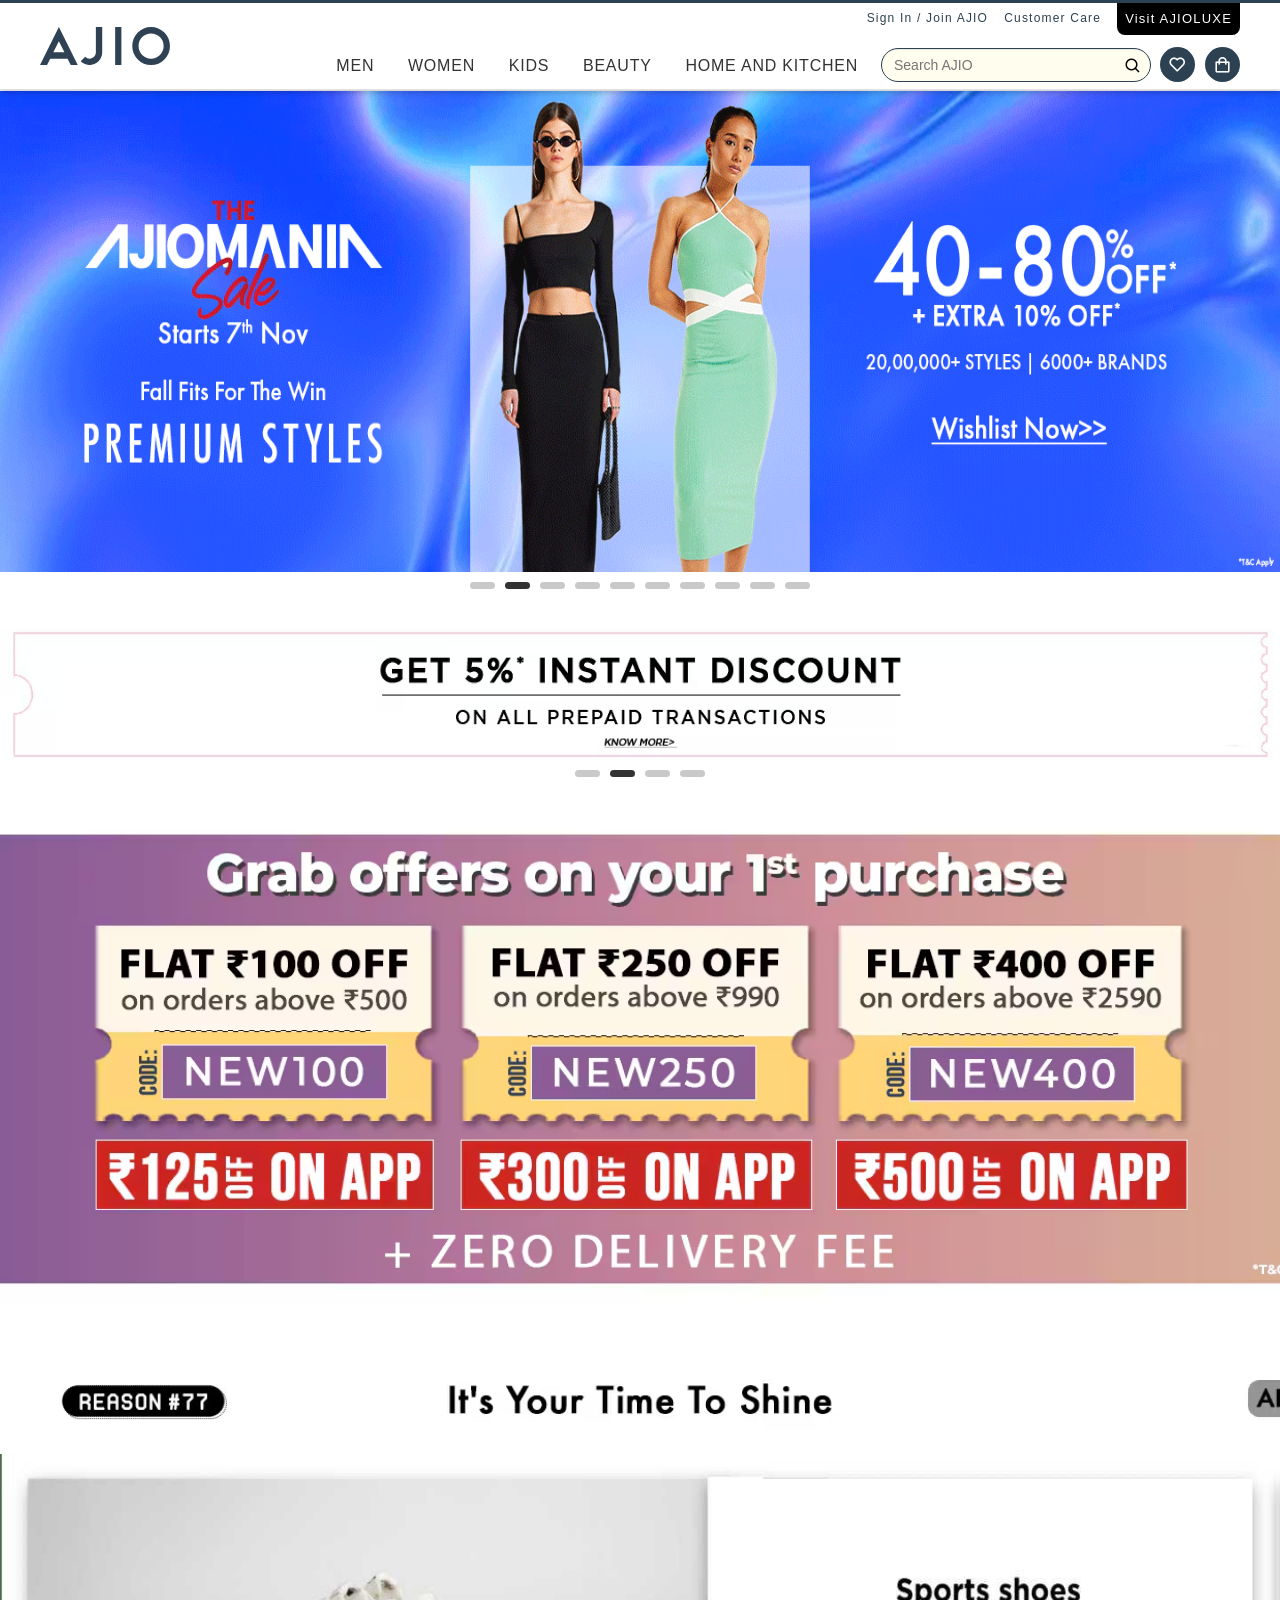
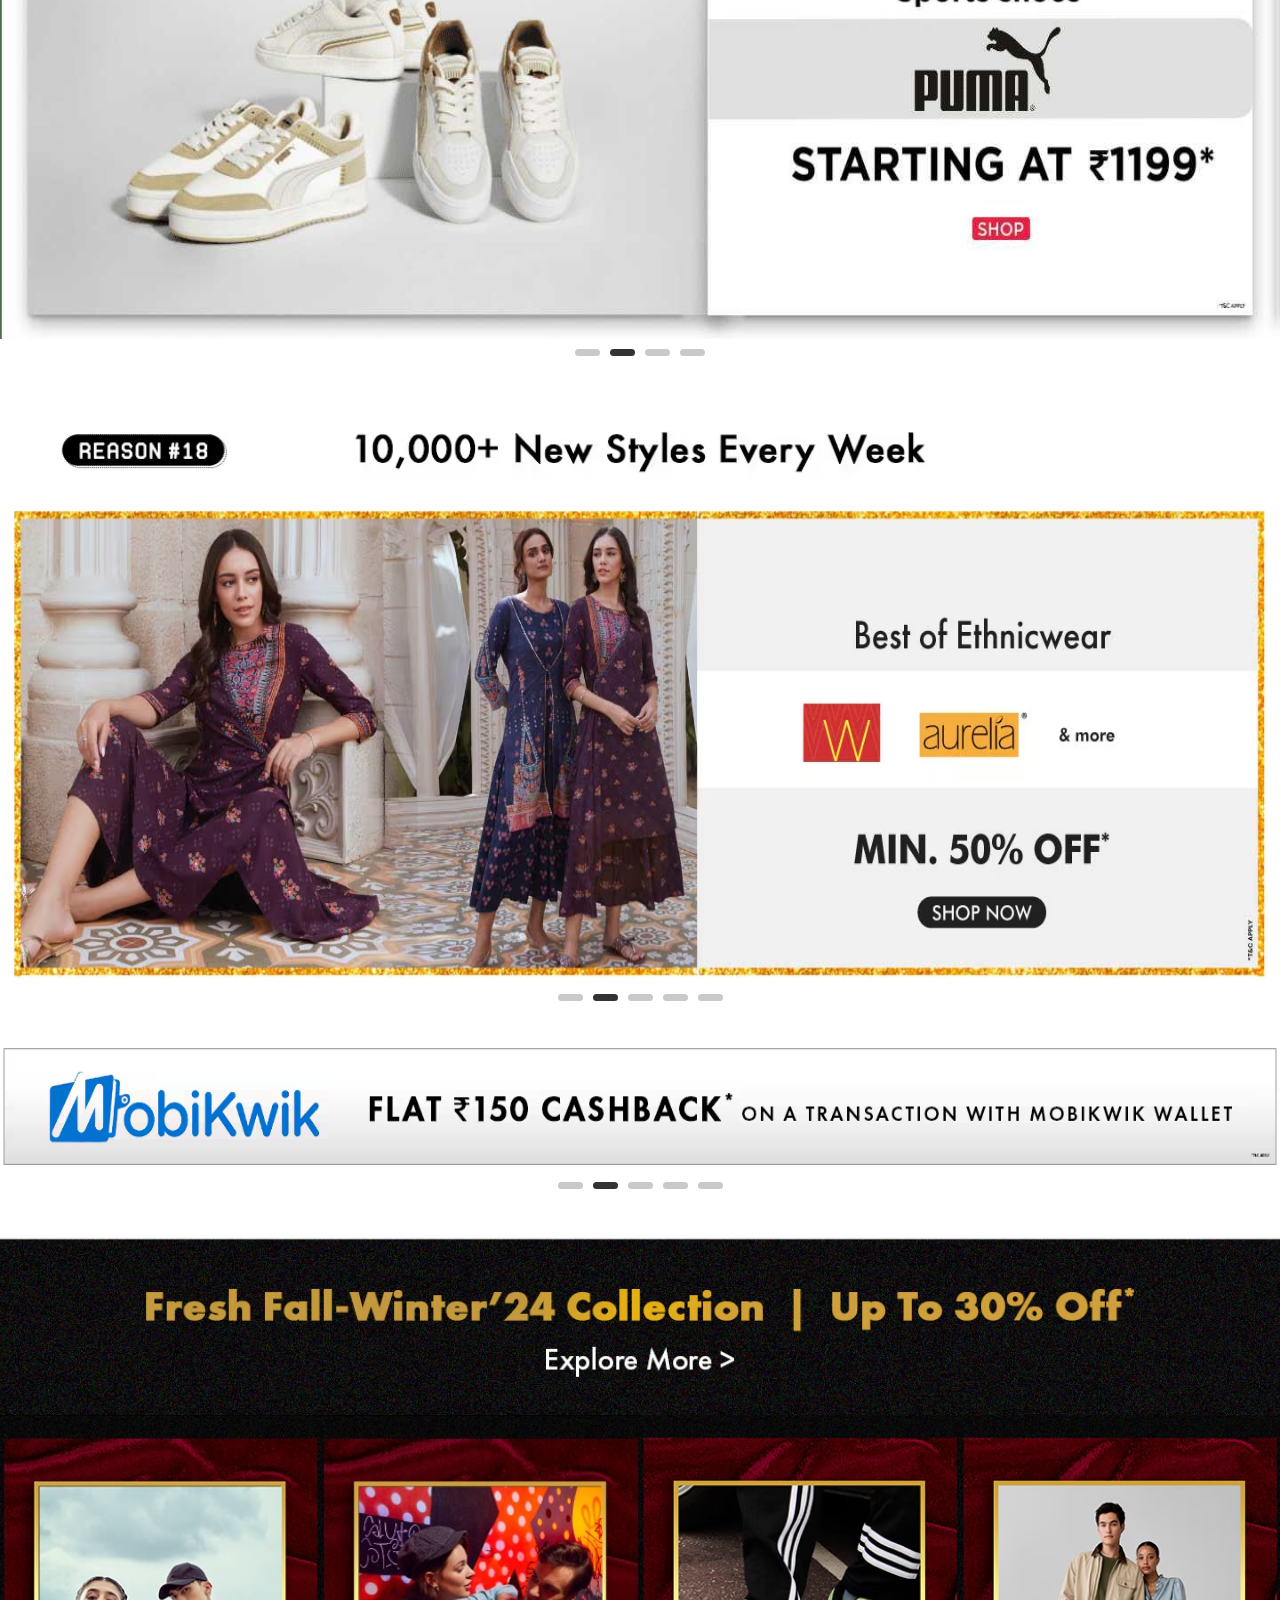
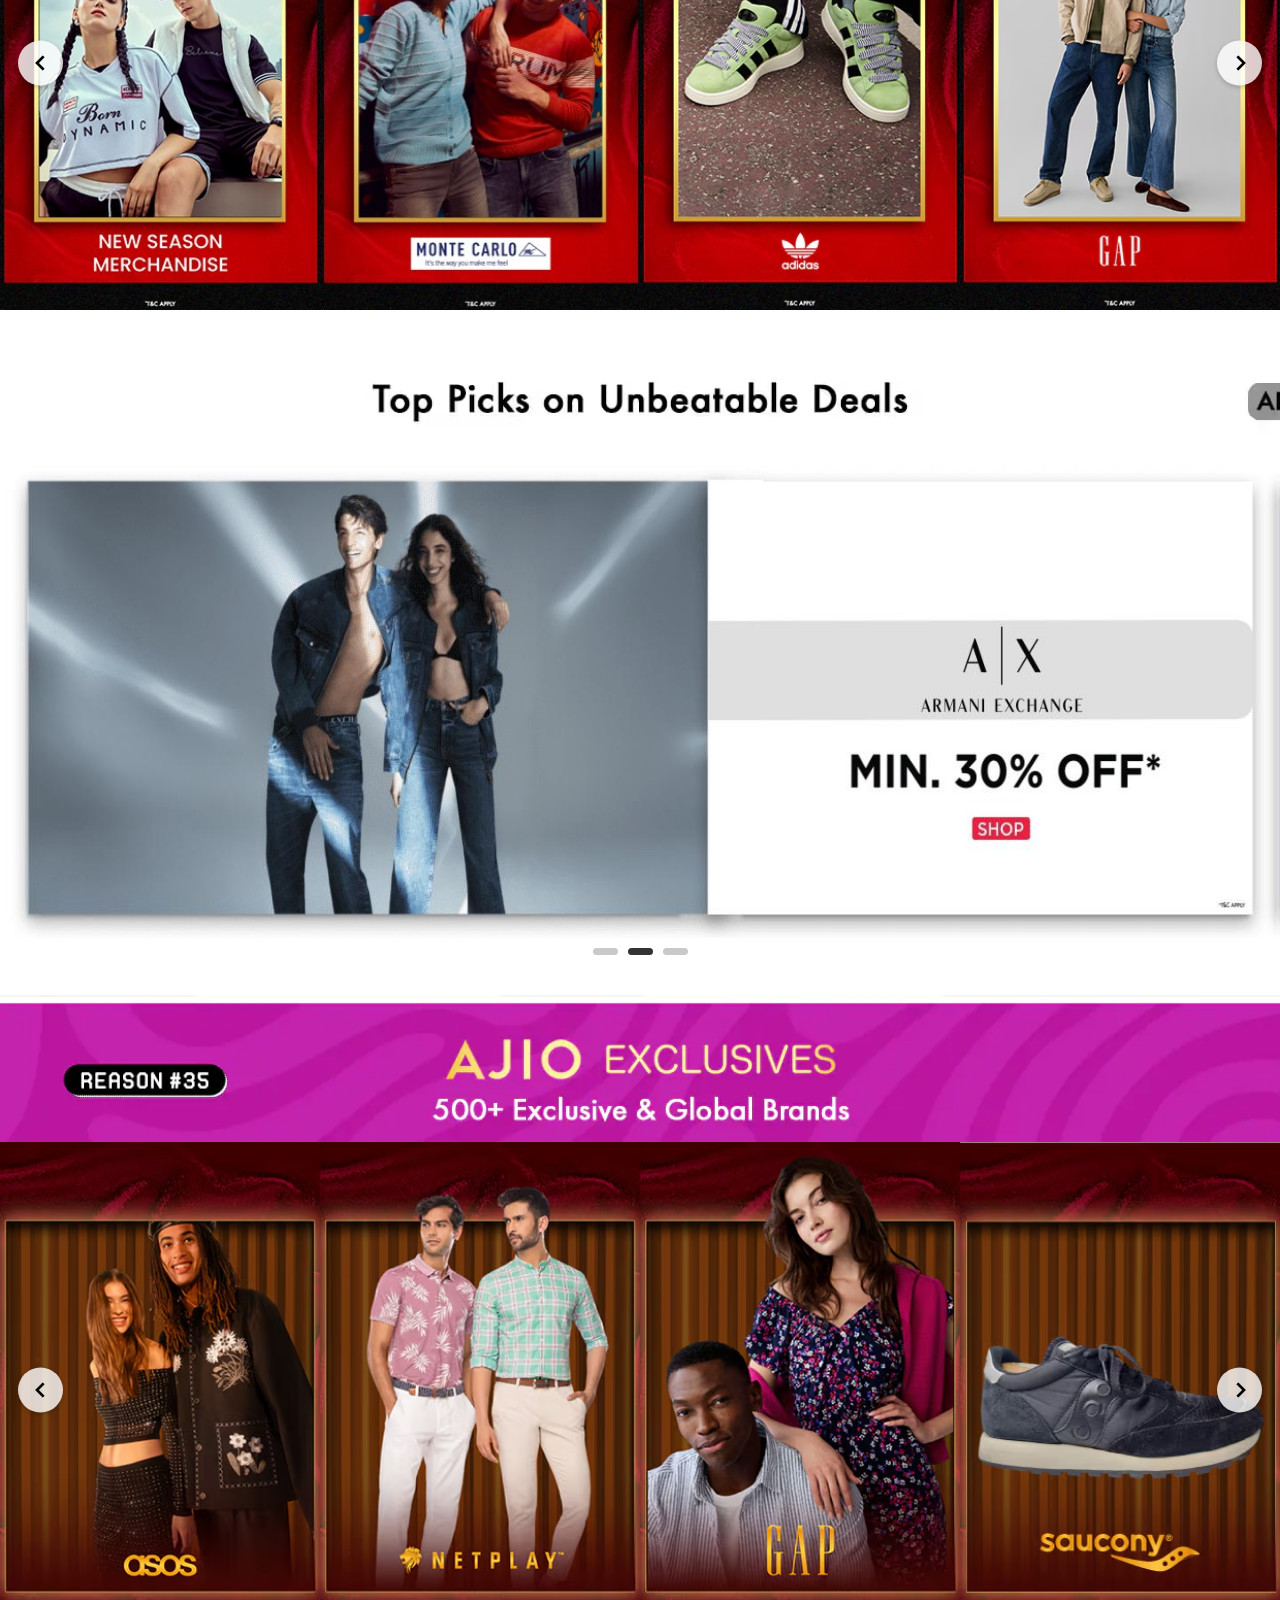
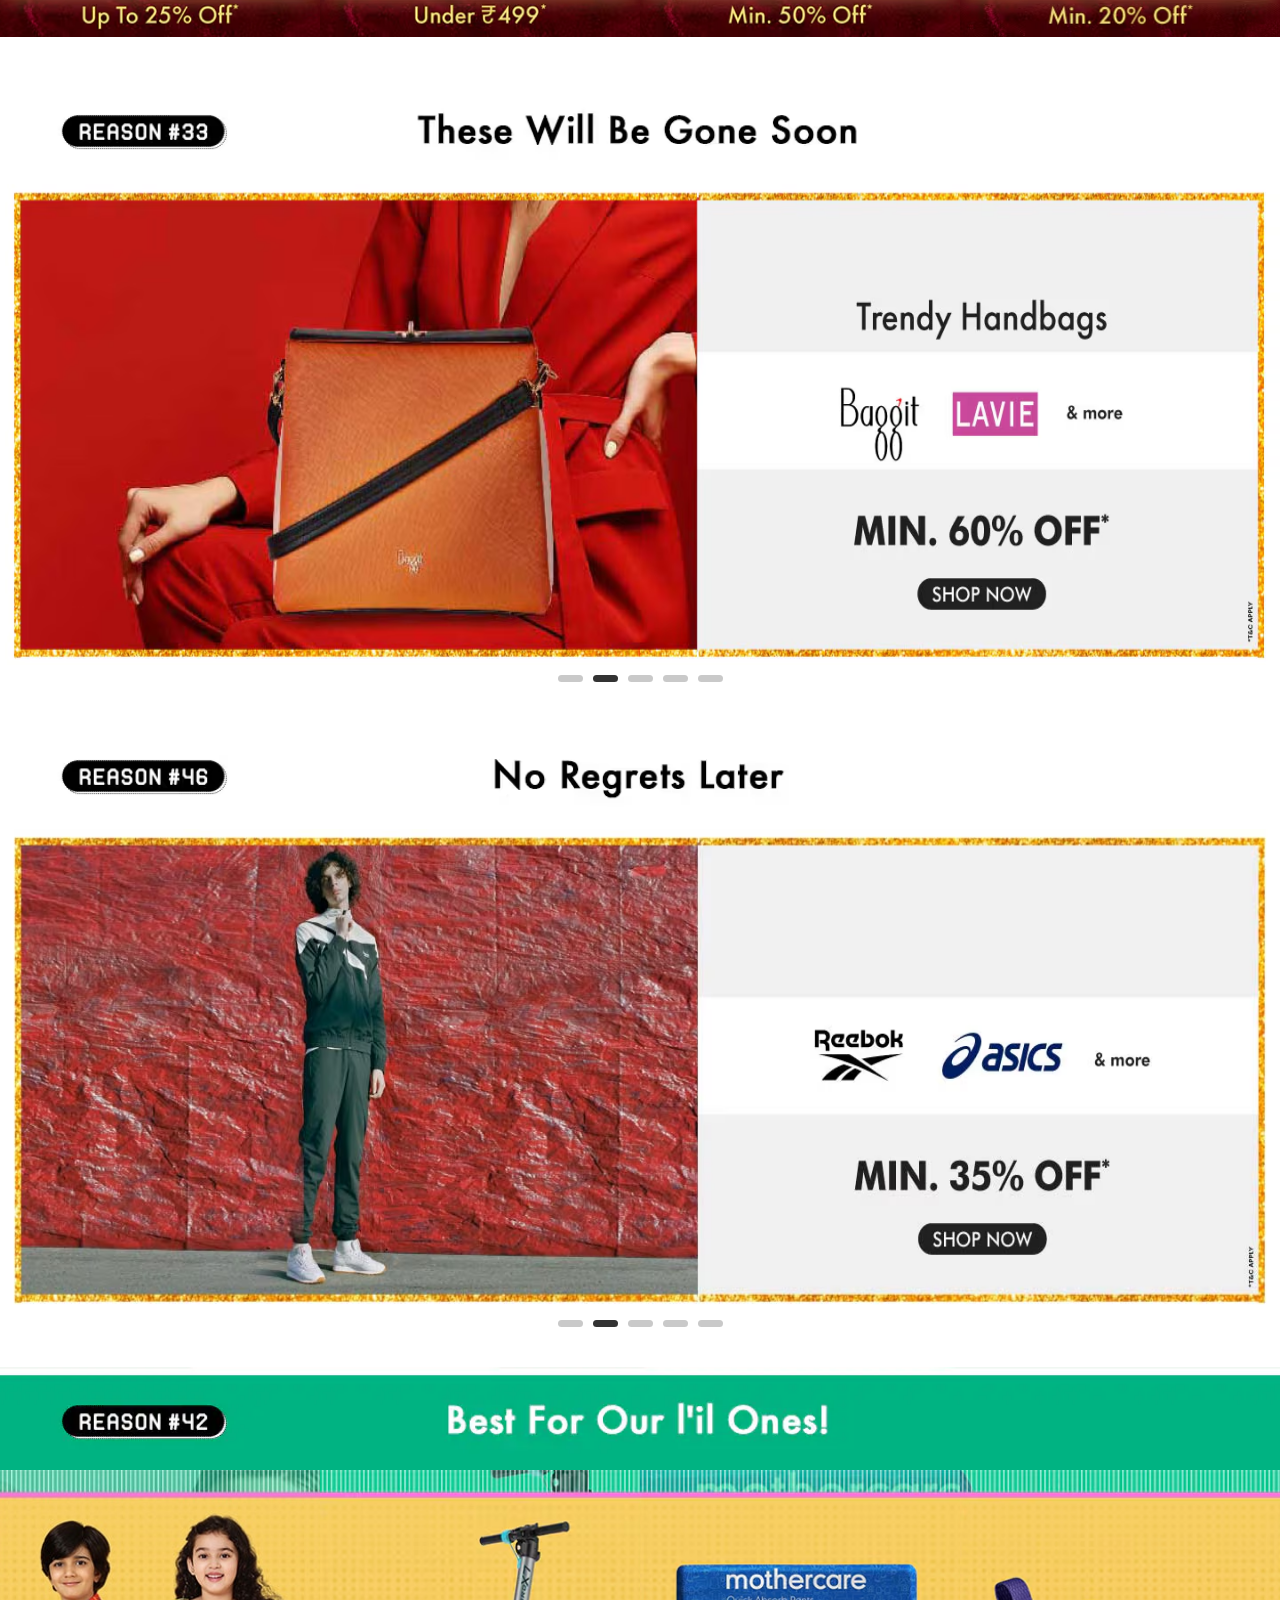
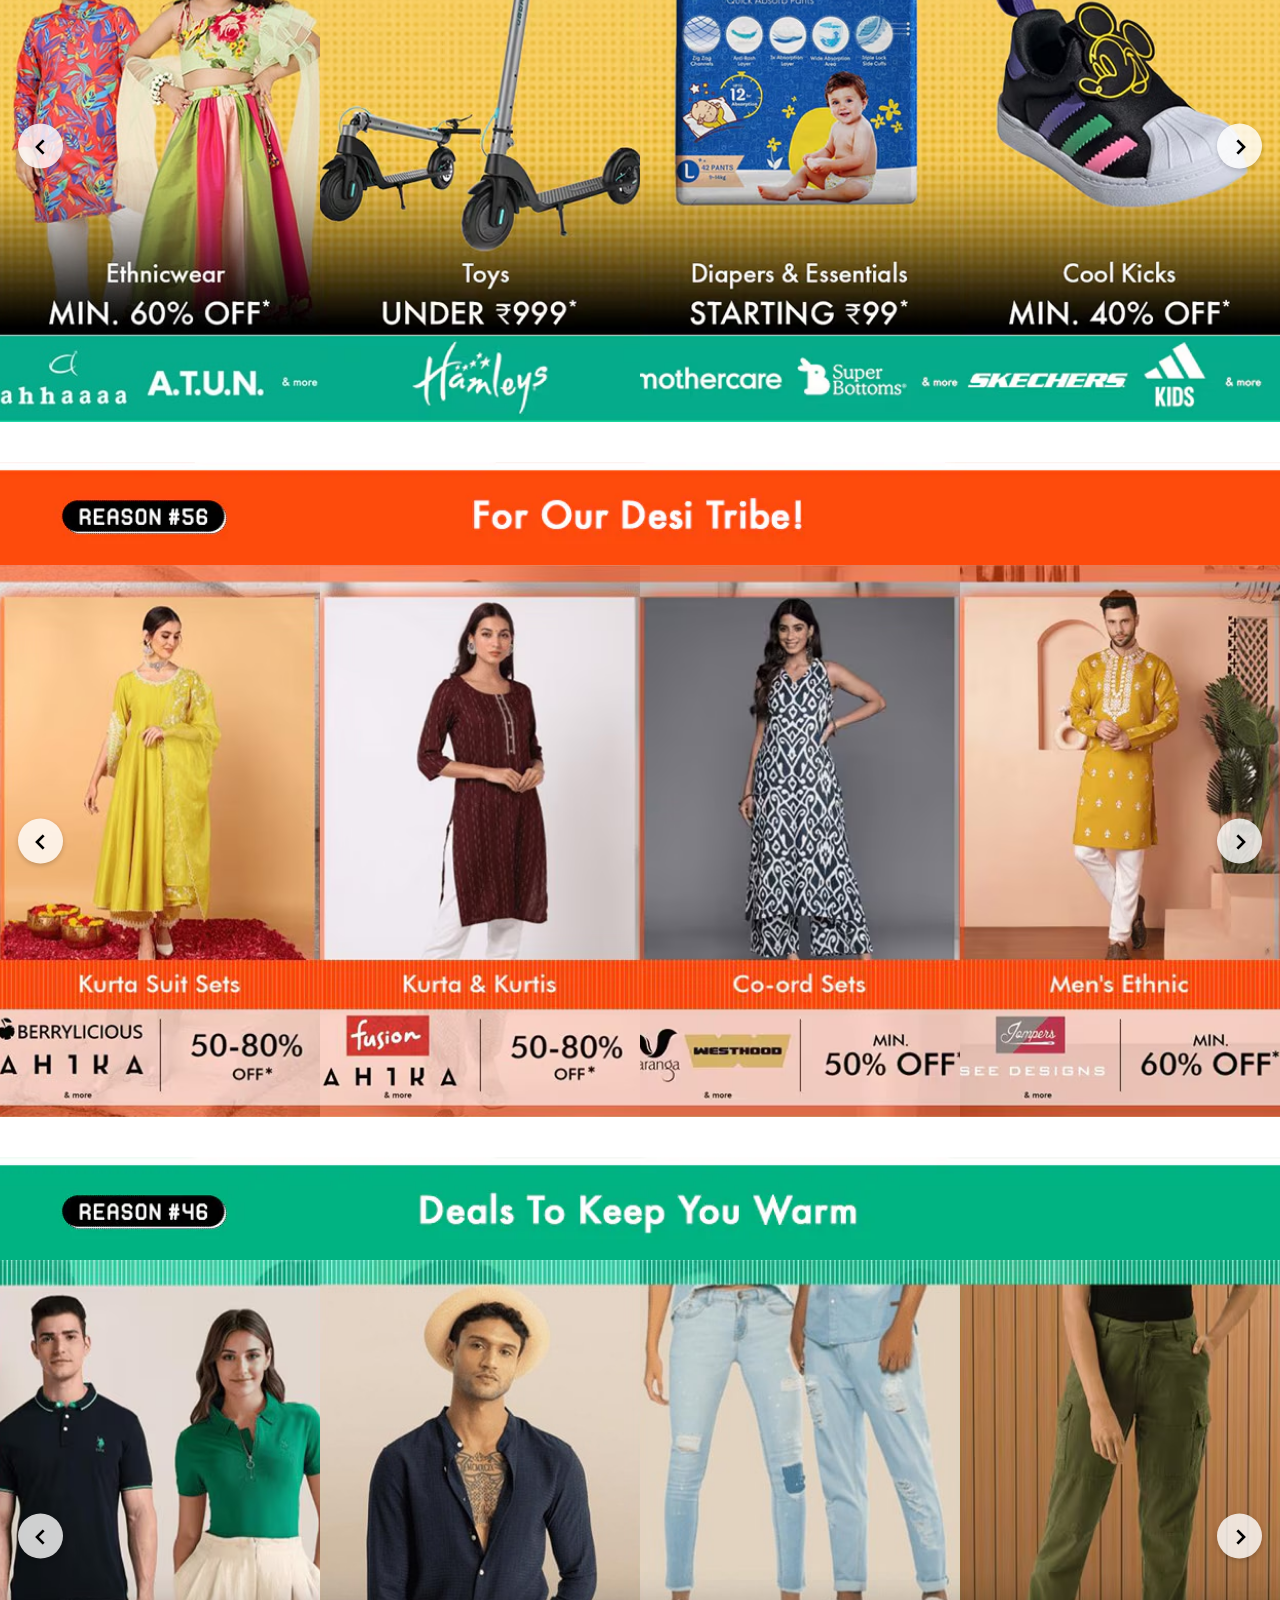
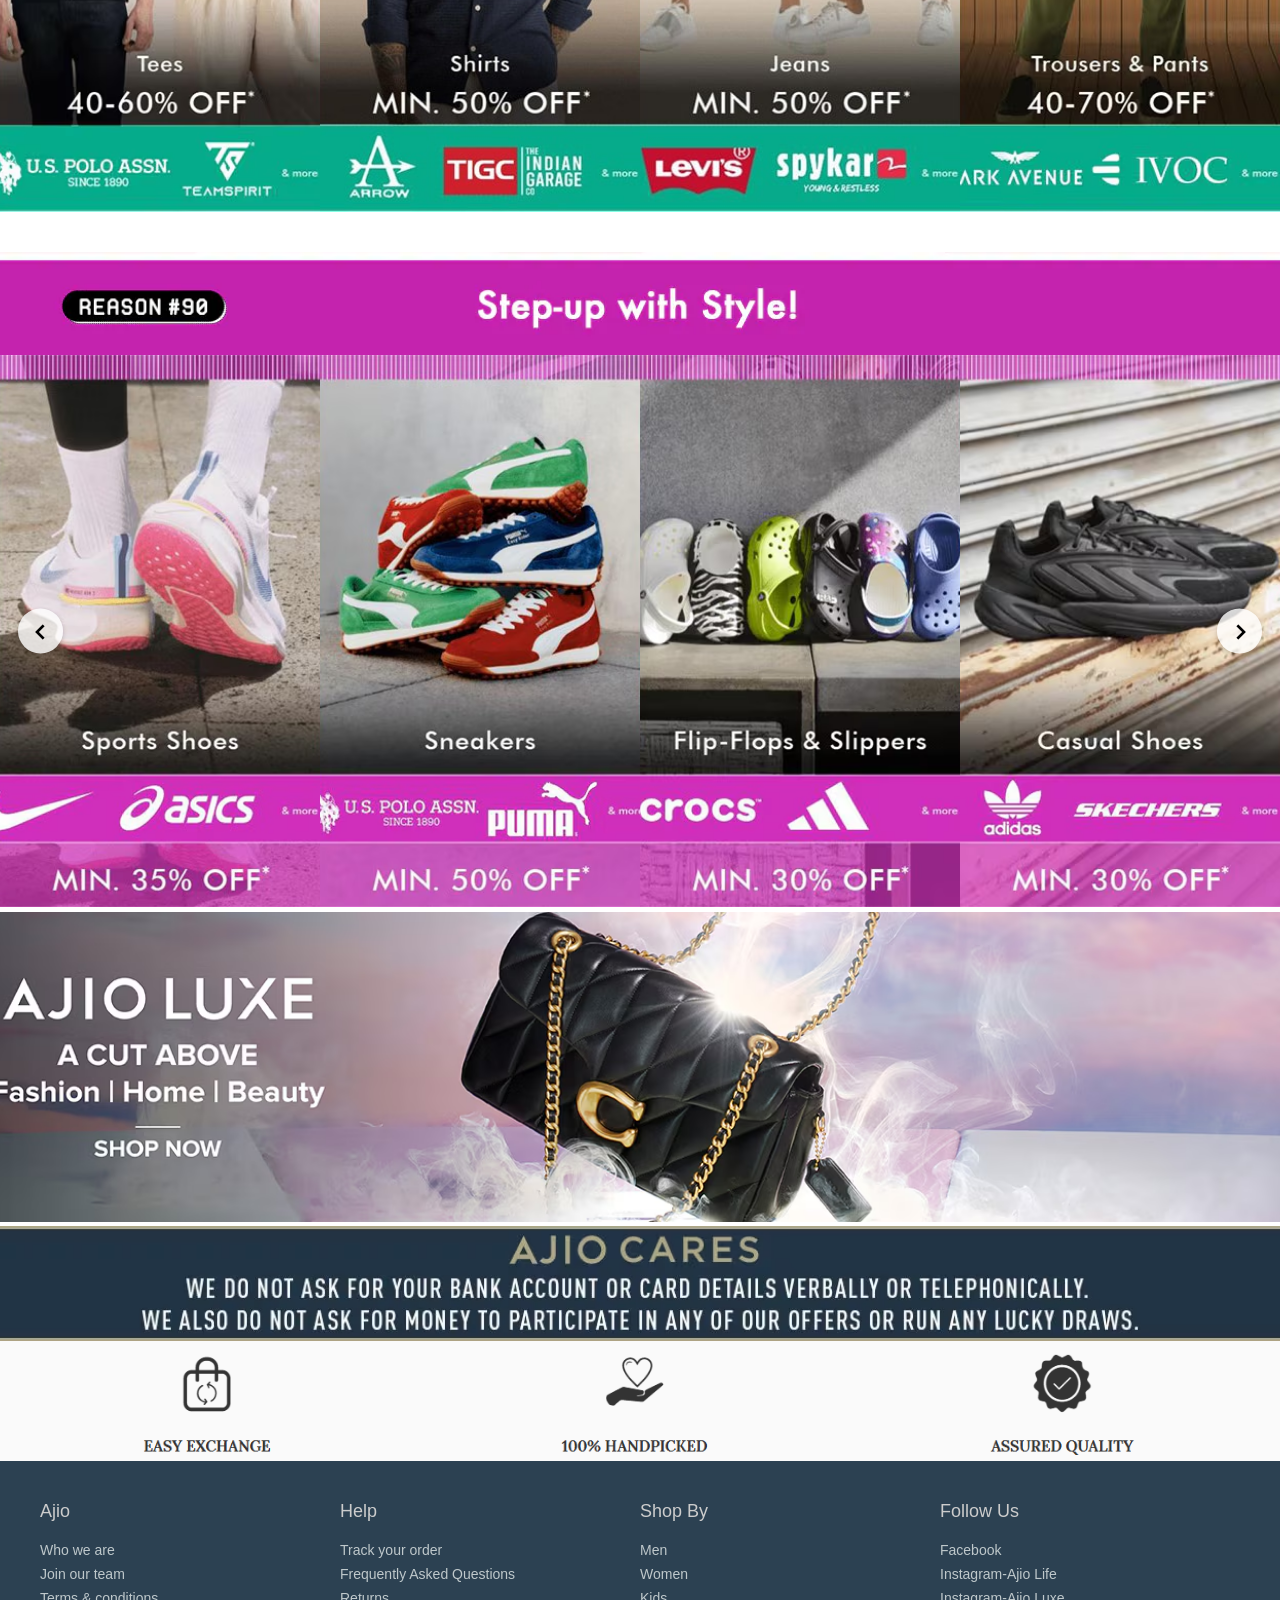
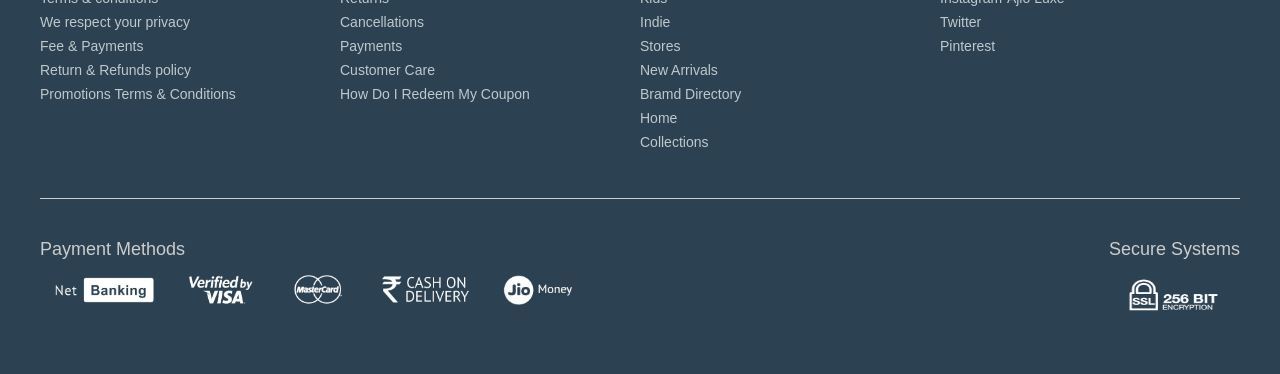
==== commit 8f506a79: "Add footer" ====
--- a/index.html
+++ b/index.html
@@ -14,6 +14,7 @@
     <link rel="stylesheet" href="assets/css/header.css">
     <link rel="stylesheet" href="assets/css/signin-popup.css">
     <link rel="stylesheet" href="assets/css/main.css">
+    <link rel="stylesheet" href="assets/css/footer.css">
 </head>
 <body>
 
@@ -325,6 +326,8 @@
         </div>
     </main>
 
+    <div id="footer"></div>
+
     <!-- components load -->
 
     <script>
@@ -335,6 +338,7 @@
         };
 
         loadComponent("header", "components/header.html");
+        loadComponent("footer", "components/footer.html");
     </script>
 
     <!-- js -->
--- a/assets/css/footer.css
+++ b/assets/css/footer.css
@@ -0,0 +1,83 @@
+.footer-container {
+    background-color: #2C4152;
+    position: relative;
+    min-width: 1263px;
+    font-family: 'Source Sans Pro', sans-serif;
+}
+
+/* footer top */
+
+.footer-top {
+    display: flex;
+    flex-direction: row;
+    color: #CCCCCC;
+    border-bottom: 1px solid #ccc;
+    padding: 40px 0;
+    margin-bottom: 40px;
+    width: 1200px;
+    margin: auto;
+}
+
+.footer-top-column {
+    display: flex;
+    flex-direction: column;
+    width: 25%;
+}
+
+.footer-column-head {
+    font-size: 18px;
+    margin-bottom: 20px;
+}
+  
+.footer-column-items {
+    display: flex;
+    flex-direction: column;
+}
+  
+.footer-column-items a {
+    text-decoration: none;
+    color: #bfc8cb;
+    margin-bottom: 8px;
+    font-size: 14px;
+}
+
+.footer-column-items a:hover{
+    text-decoration: underline;
+}
+
+/* footer bottom */
+
+.footer-bottom {
+    display: flex;
+    flex-direction: row;
+    justify-content: space-between;
+    padding: 40px 0;
+    width: 1200px;
+    margin: auto;
+}
+
+.pay-title {
+    font-size: 18px;
+    color: #ccc
+}
+
+.pay-logo {
+    display: flex;
+    flex-direction: row;
+}
+
+.fb-images {
+    margin: 15px;
+}
+
+.fb-images img {
+    width: 100%;
+}
+
+.pay-mode img {
+    height: 30px;
+}
+
+.ssl-img {
+    height: 40px;
+}
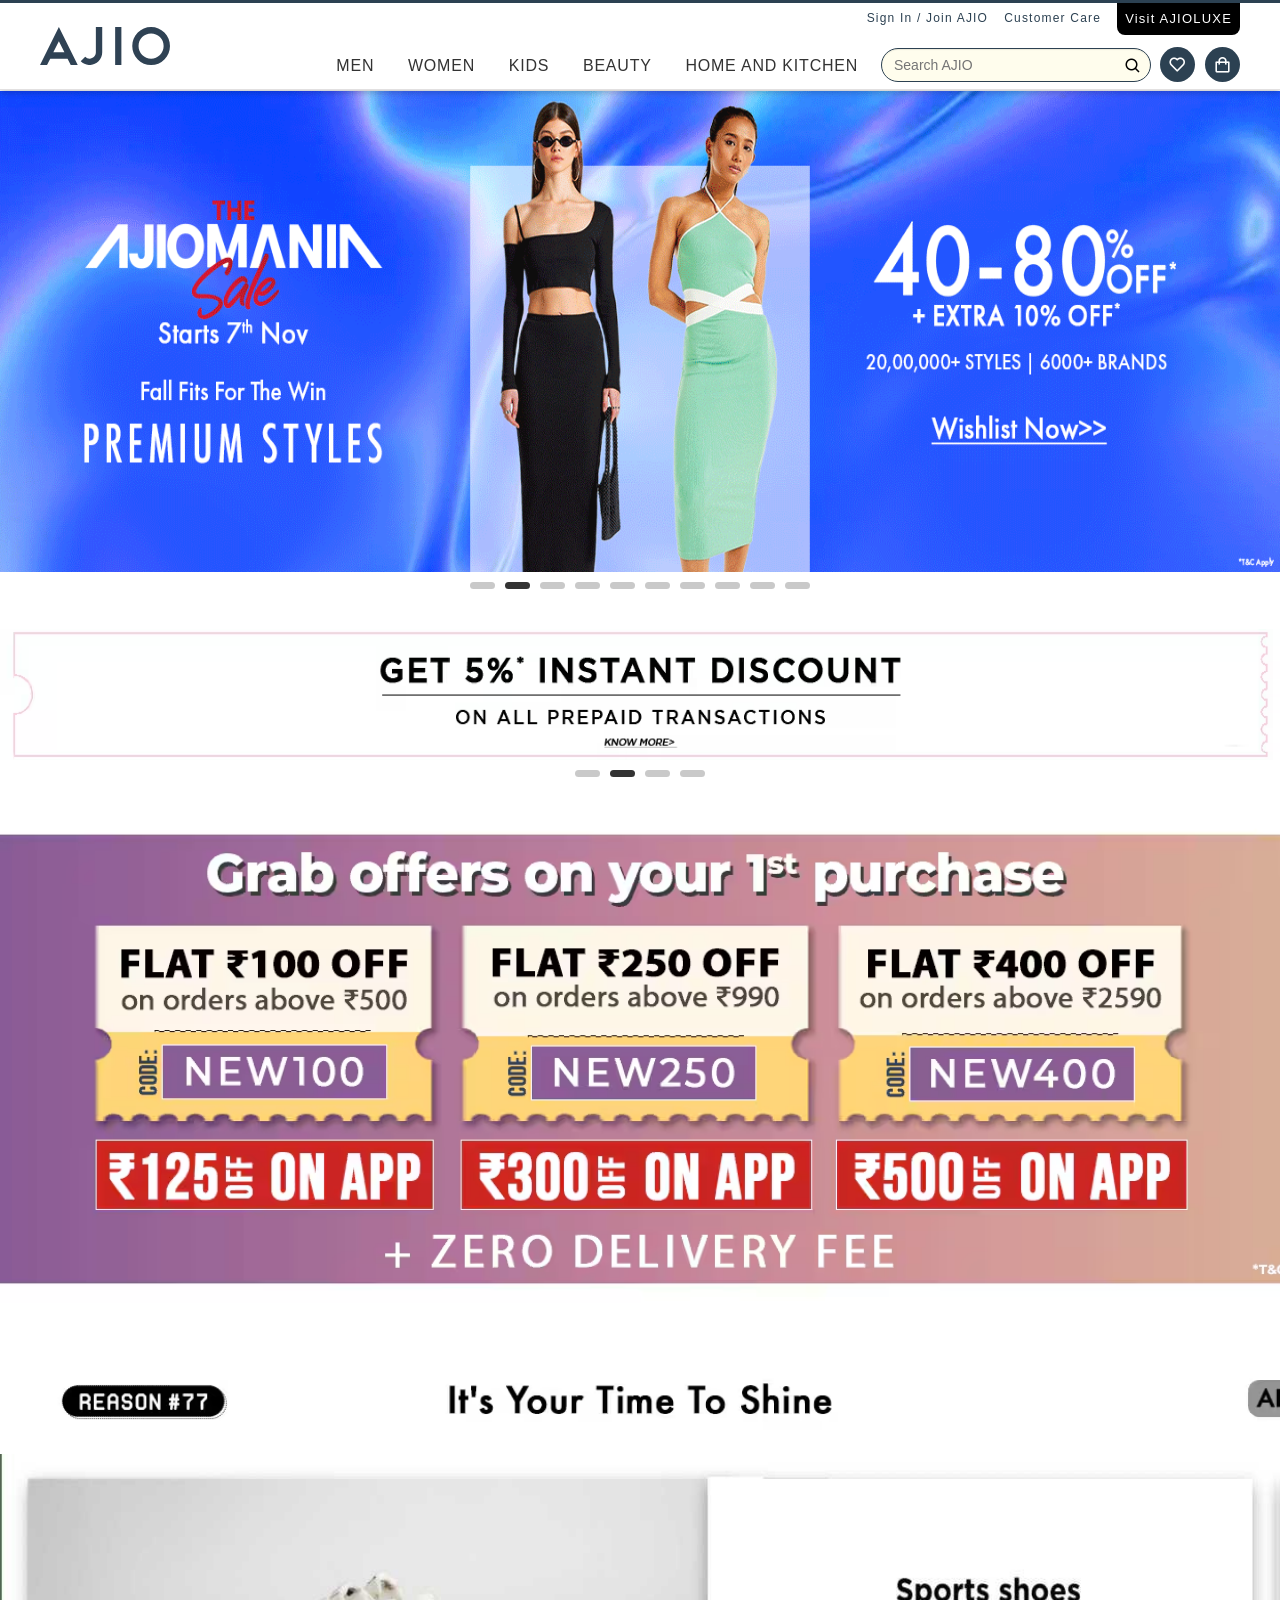
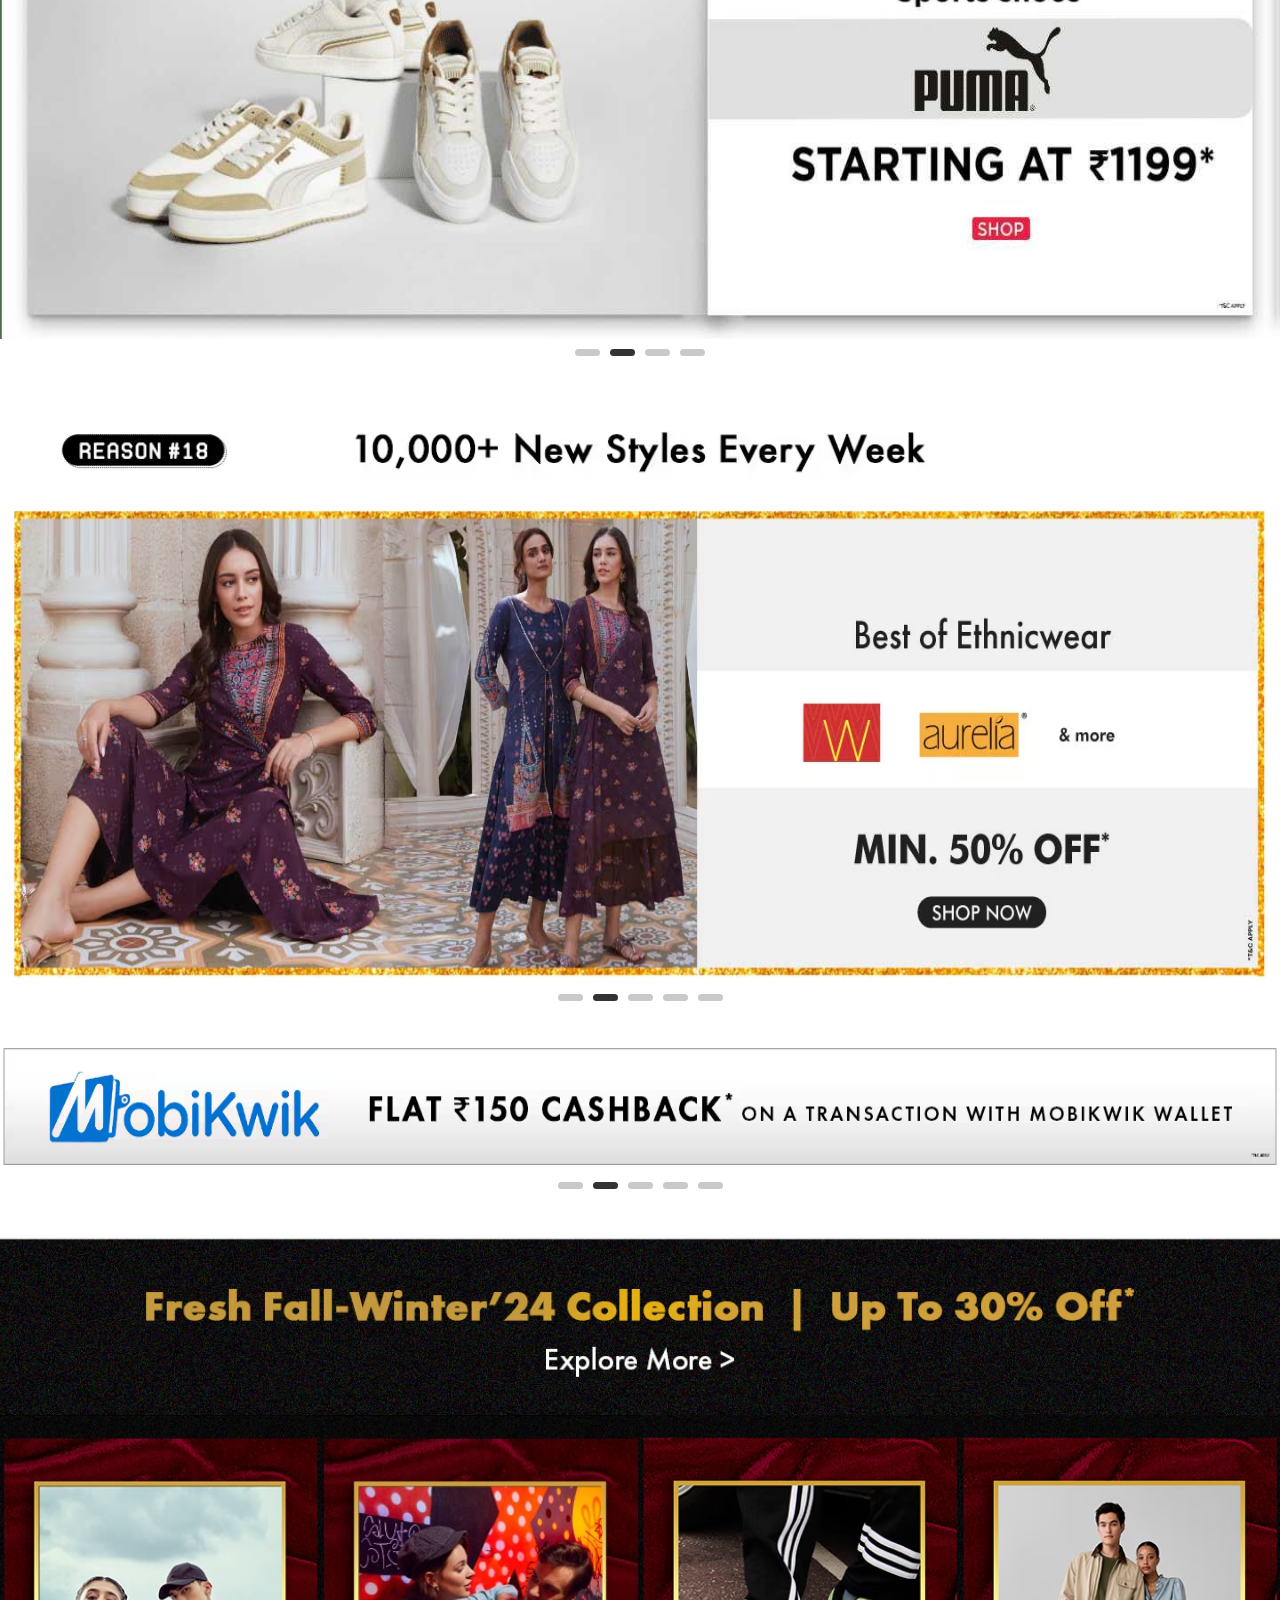
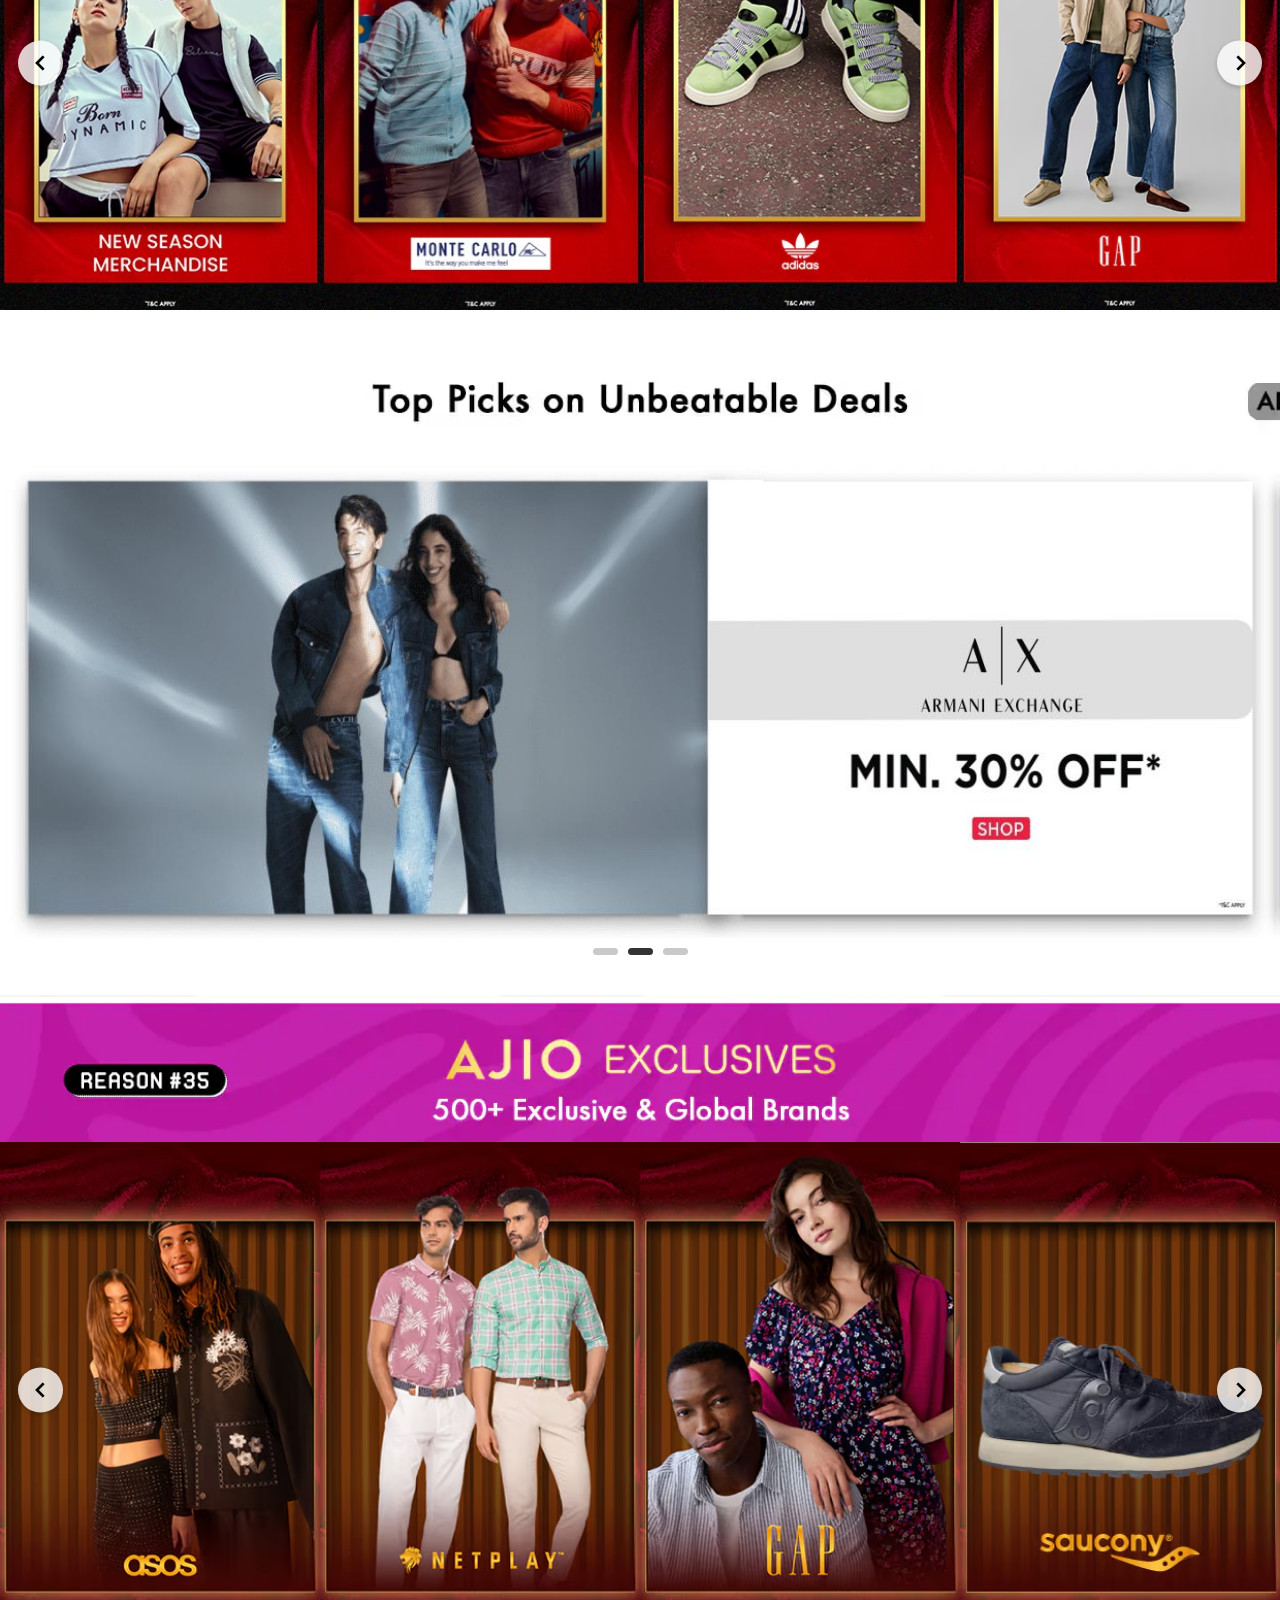
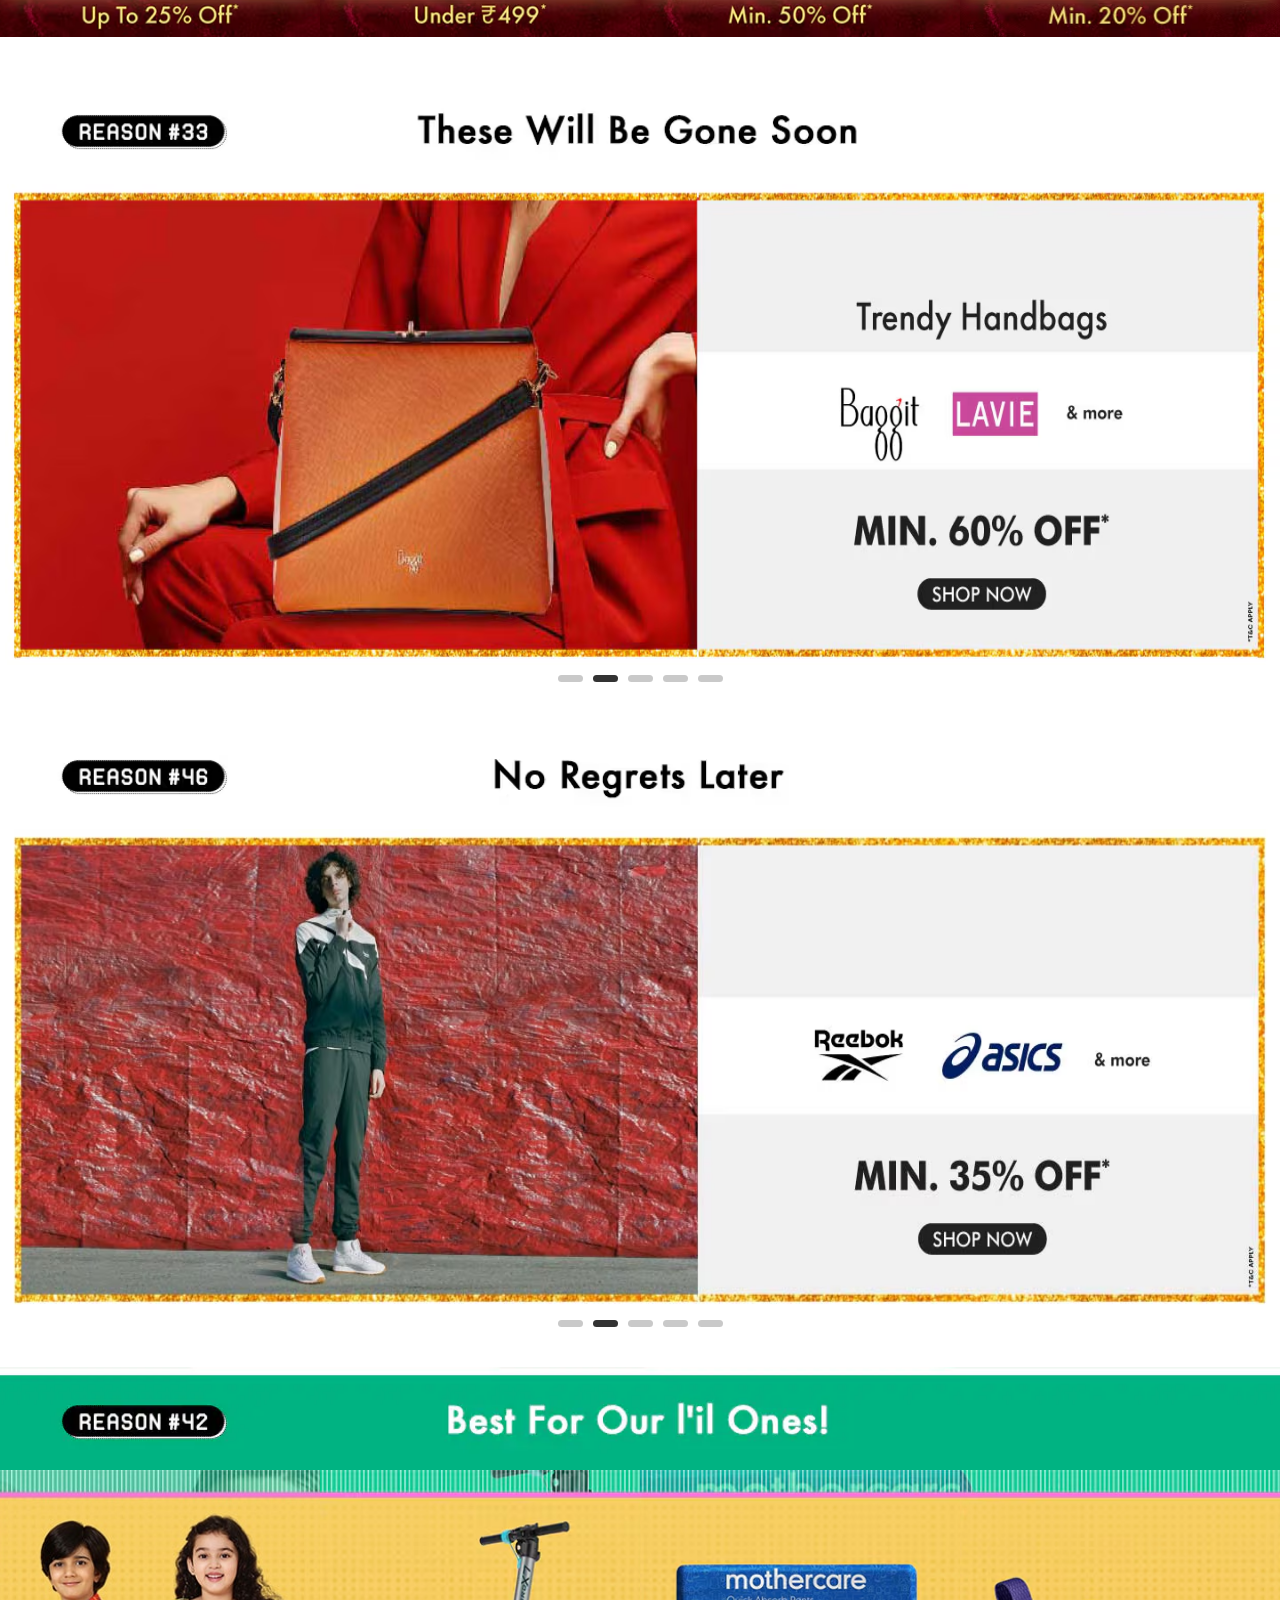
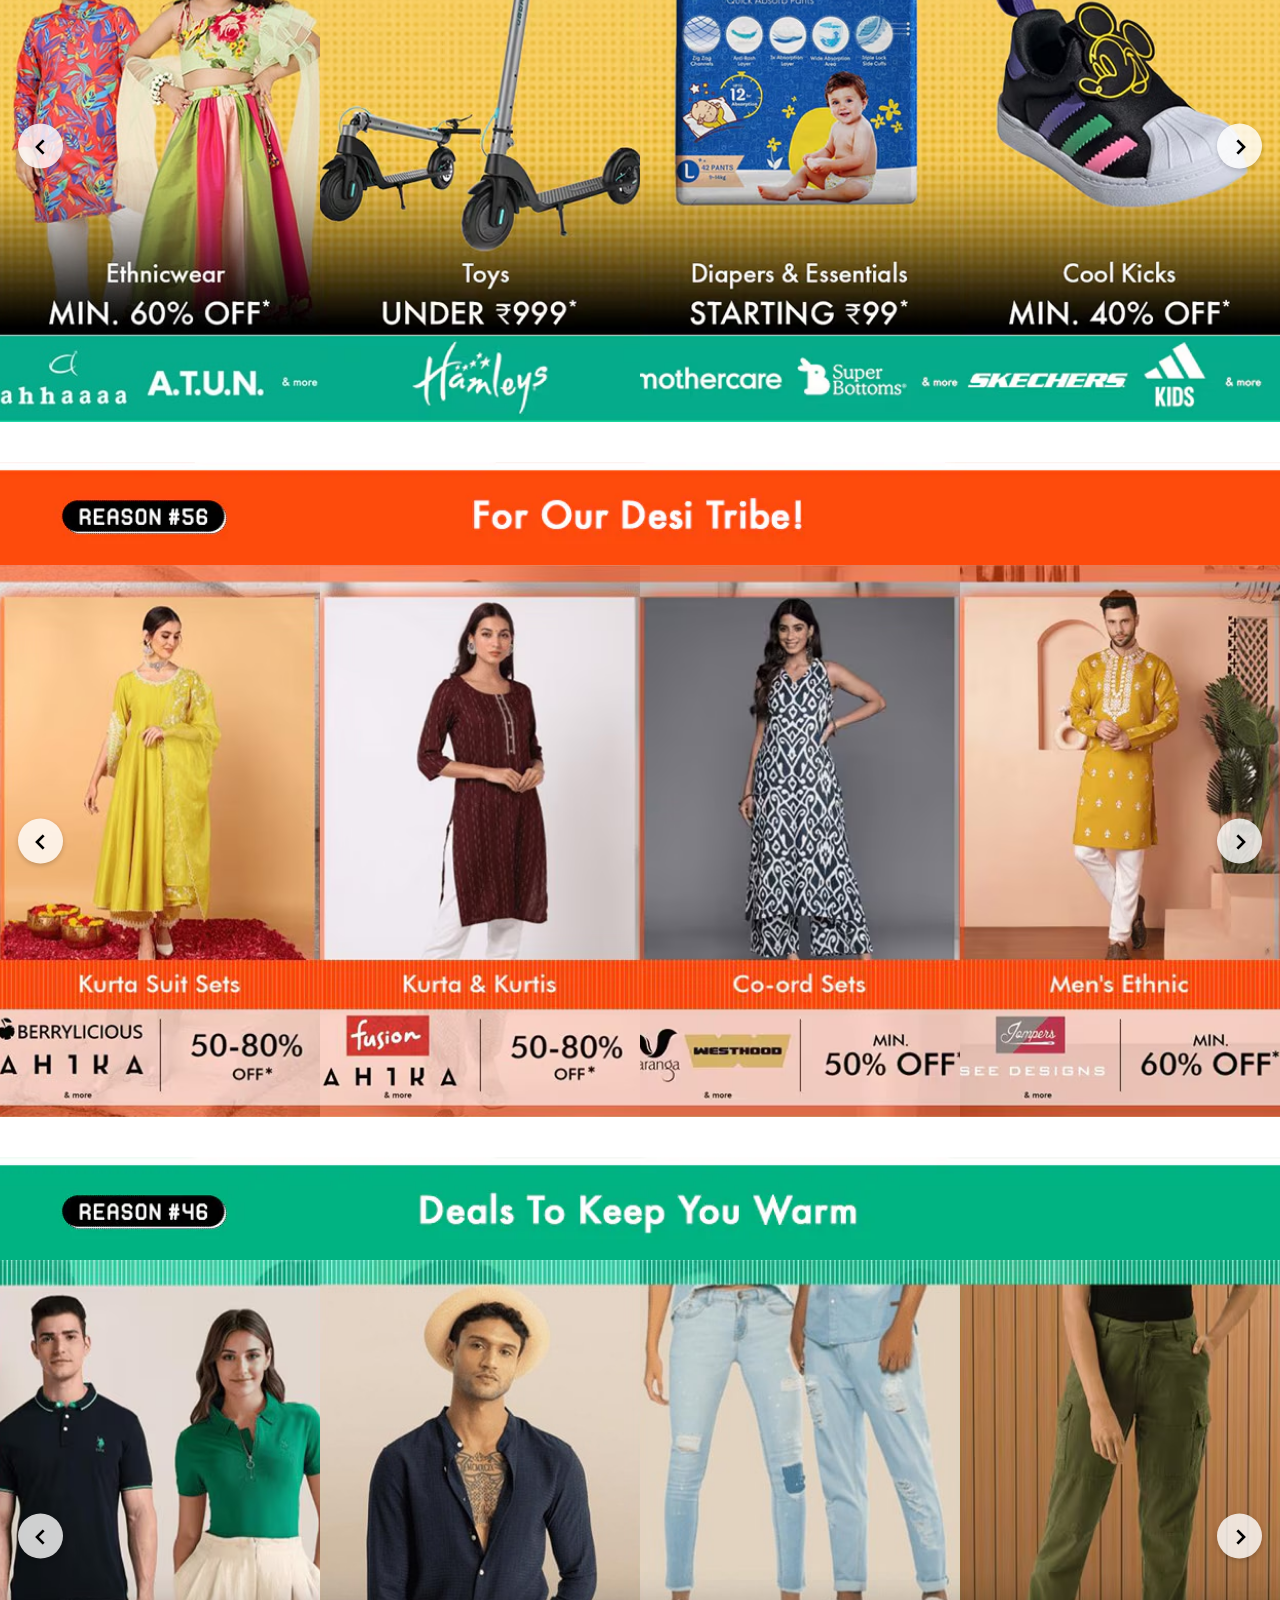
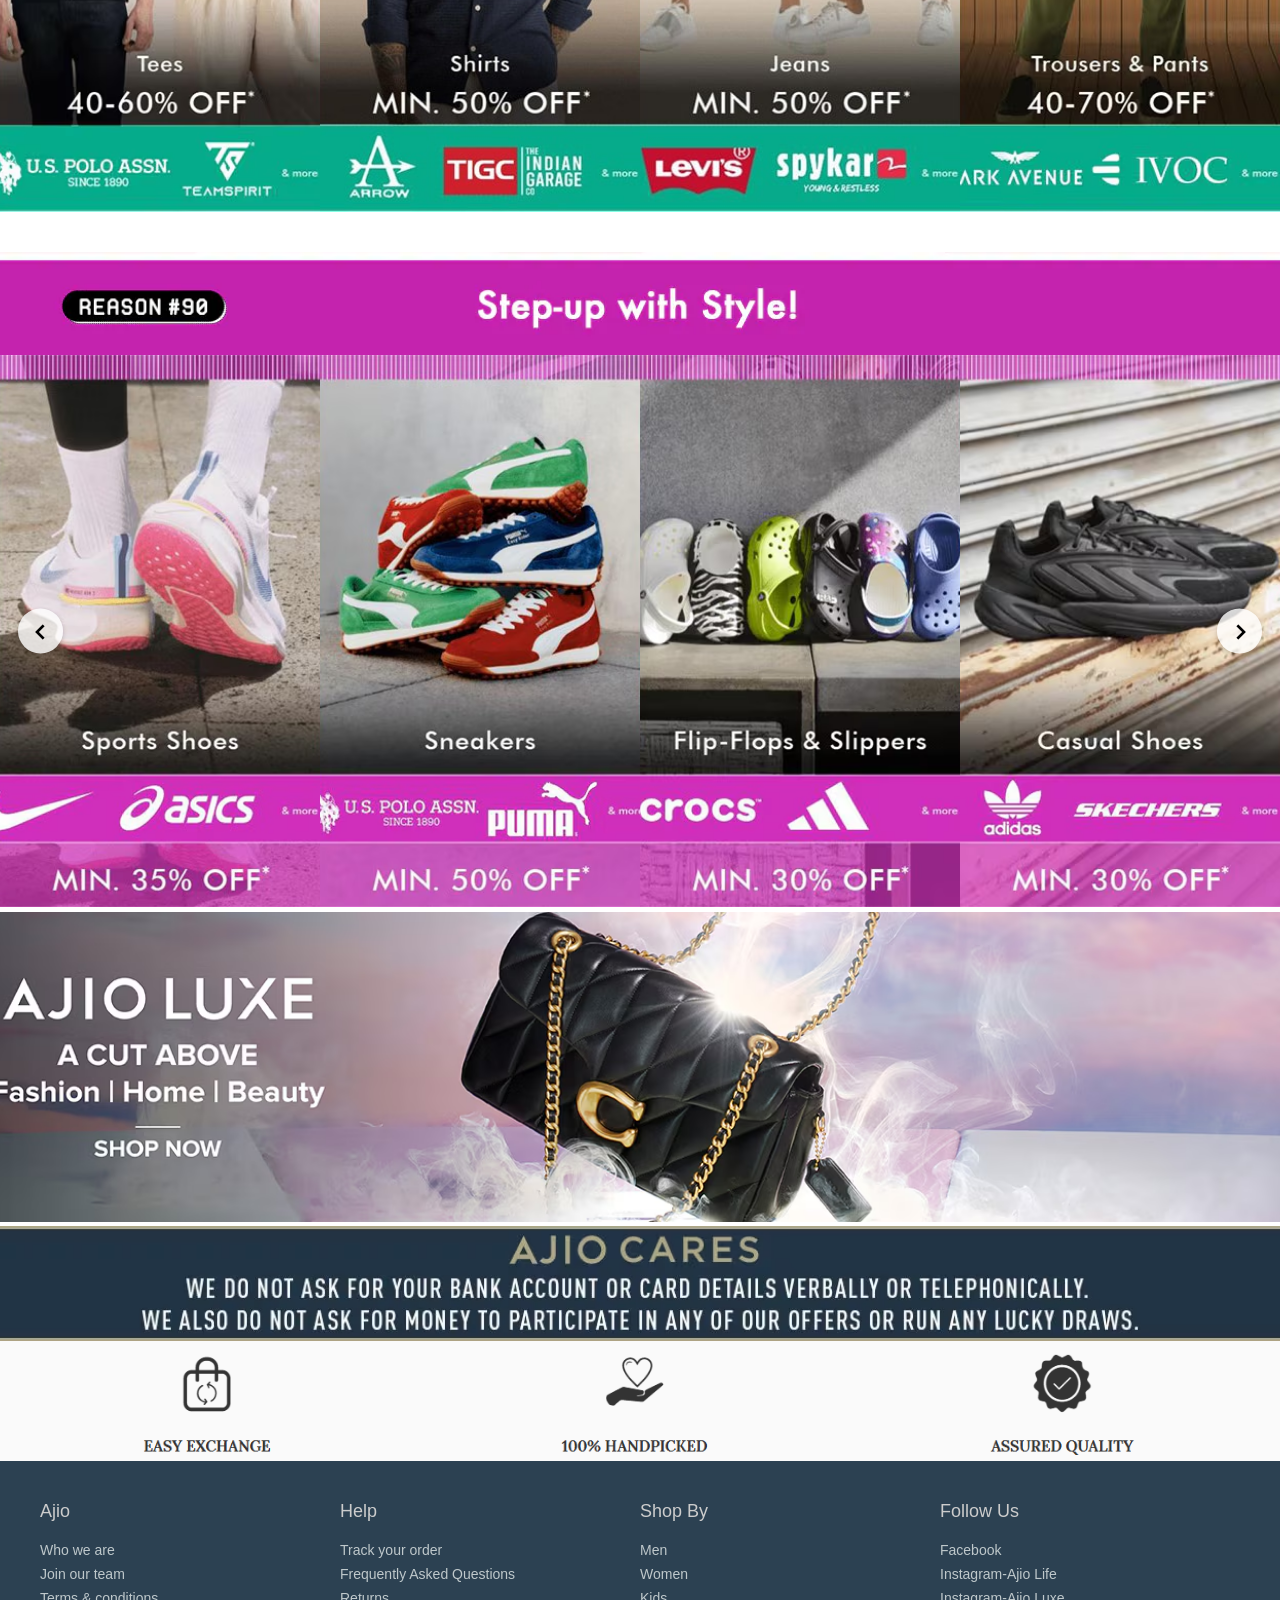
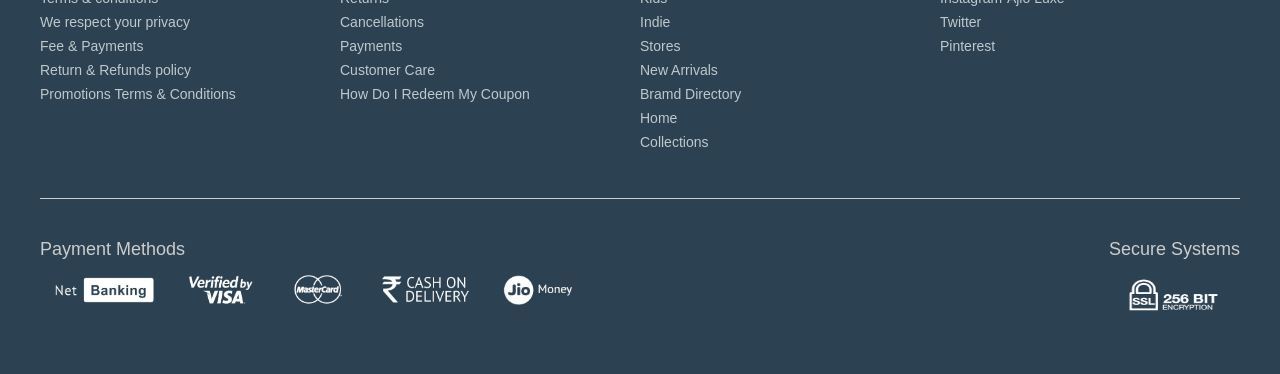
==== commit 170c6d38: "Add back to top button" ====
--- a/index.html
+++ b/index.html
@@ -15,6 +15,7 @@
     <link rel="stylesheet" href="assets/css/signin-popup.css">
     <link rel="stylesheet" href="assets/css/main.css">
     <link rel="stylesheet" href="assets/css/footer.css">
+    <link rel="stylesheet" href="assets/css/back-to-top.css">
 </head>
 <body>
 
@@ -328,6 +329,8 @@
 
     <div id="footer"></div>
 
+    <div id="backTotop"></div>
+
     <!-- components load -->
 
     <script>
@@ -339,12 +342,14 @@
 
         loadComponent("header", "components/header.html");
         loadComponent("footer", "components/footer.html");
+        loadComponent("backTotop", "components/back-to-top.html");
     </script>
 
     <!-- js -->
     <script src="assets/js/header.js"></script>
     <script src="assets/js/signin-popup.js"></script>
     <script src="assets/js/main.js"></script>
+    <script src="assets/js/back-to-top.js"></script>
     
 </body>
 </html>
--- a/assets/css/back-to-top.css
+++ b/assets/css/back-to-top.css
@@ -0,0 +1,23 @@
+.back-to-top {
+    background-color: rgb(255, 255, 255);
+    border-radius: 50%;
+    border: none;
+    height: 45px;
+    width: 45px;
+    position: fixed;
+    bottom: 60px;
+    transition: opacity 0.1s ease-in-out;
+    cursor: pointer;
+    opacity: 0;
+    right: 18px;
+    z-index: 1000;
+    fill: rgb(41, 41, 41);
+    padding-bottom: 1px;
+    padding-left: 1px;
+    padding-right: 1px;
+    box-shadow: 0 2px 4px rgba(0, 0, 0, 0.1);
+}
+
+.back-to-top.visible {
+    opacity: 1;
+}
